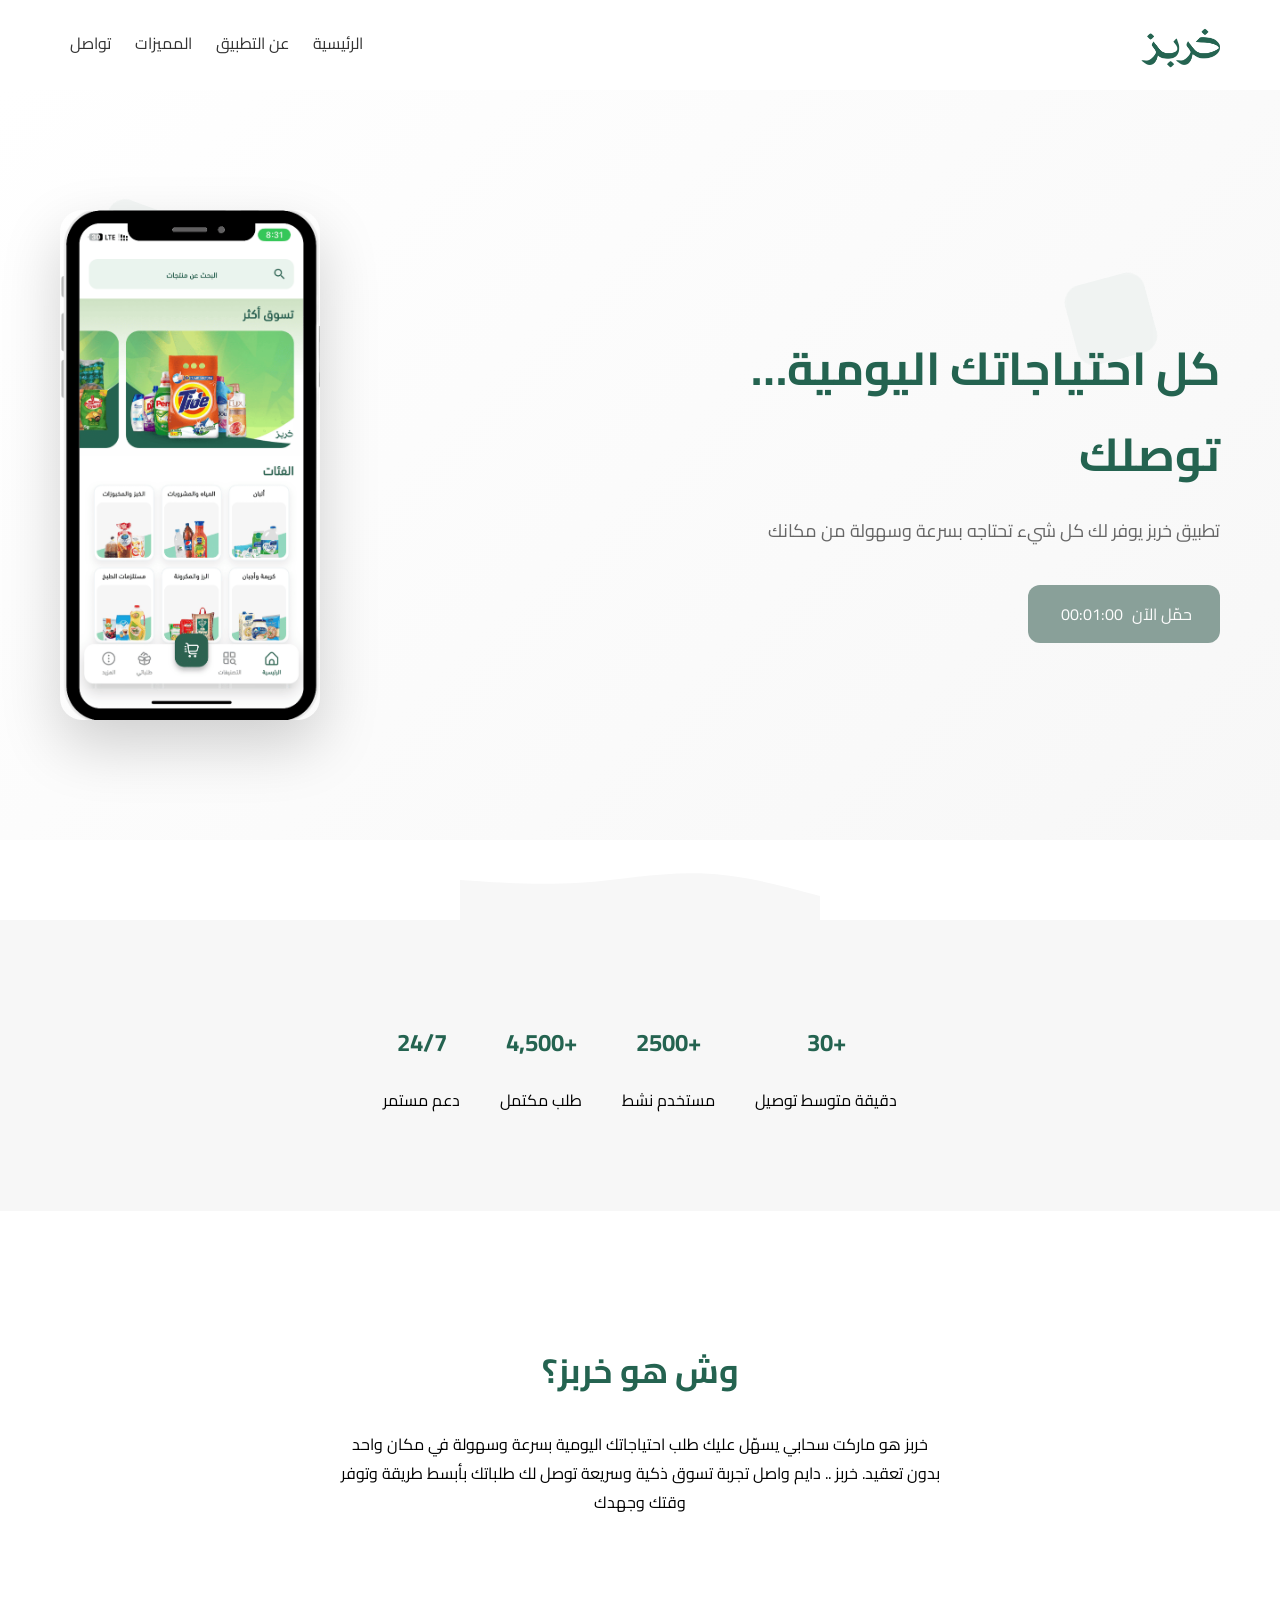
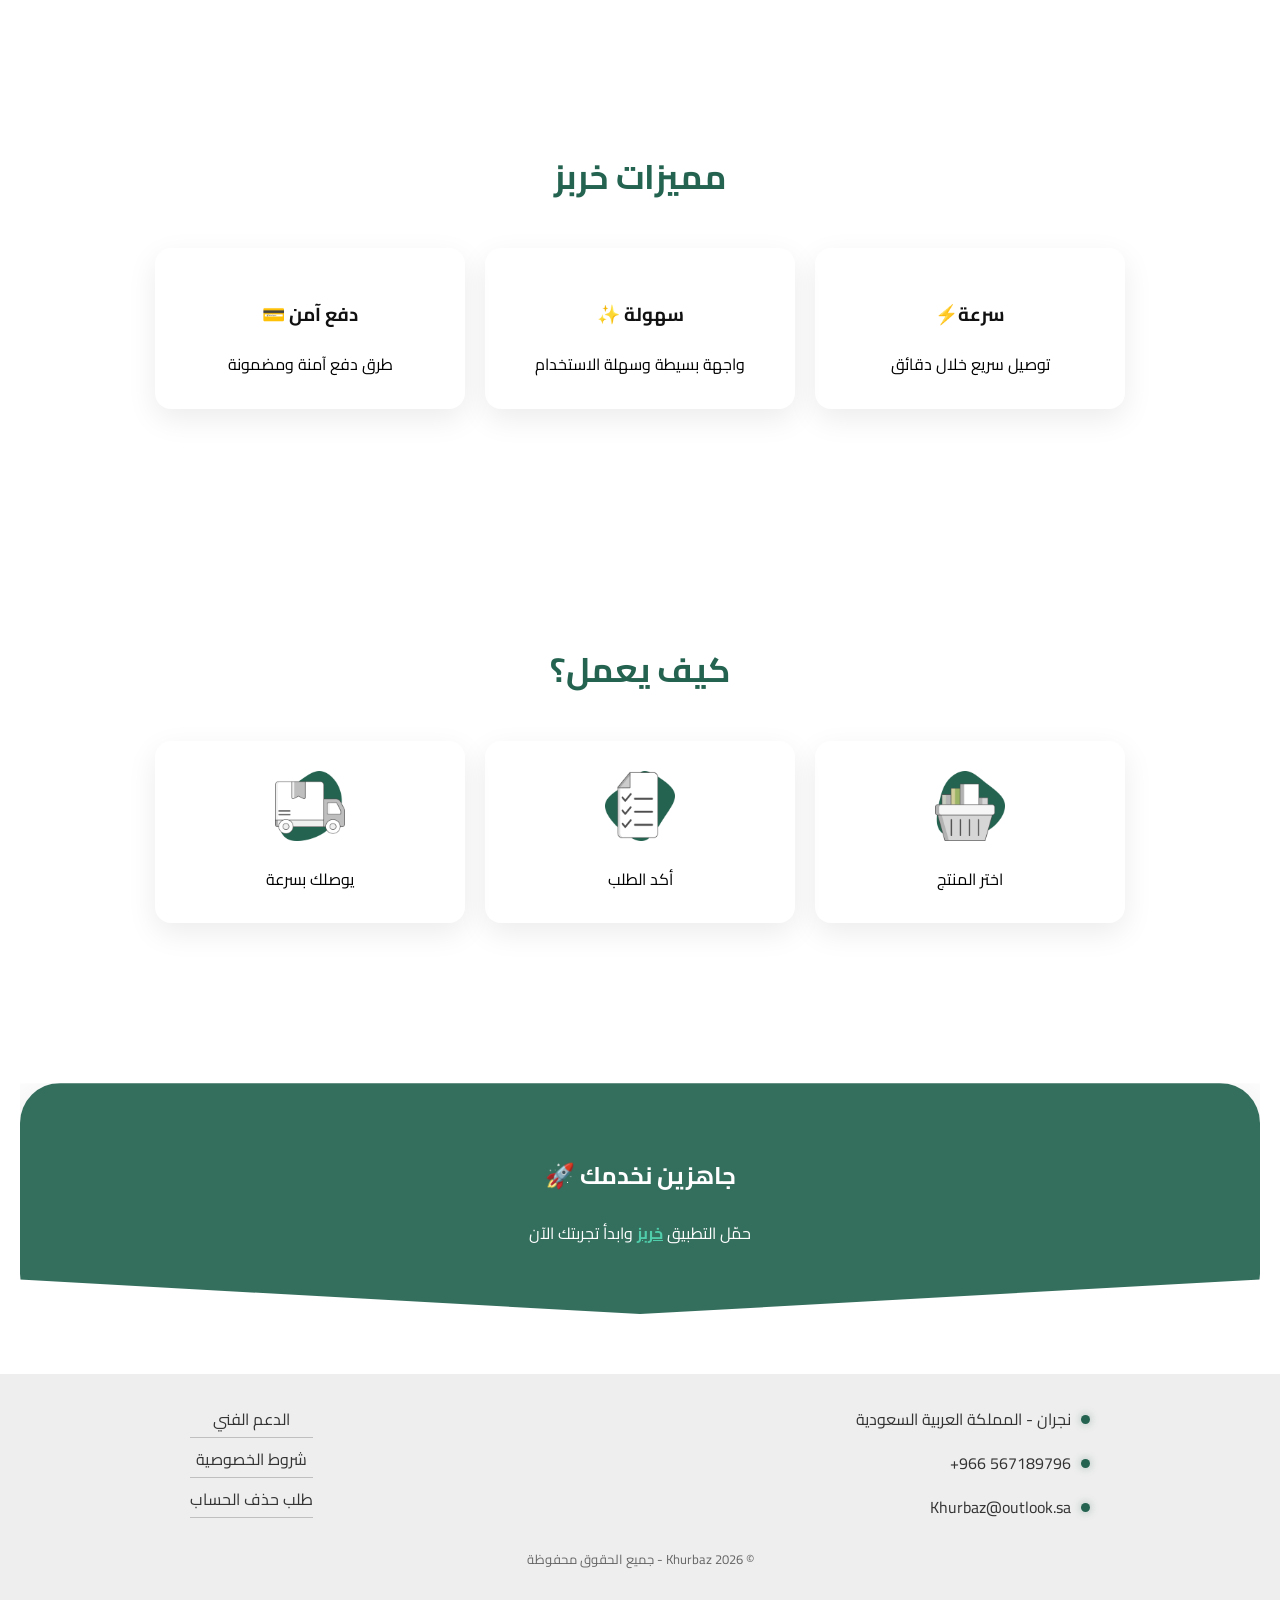
==== index.html @ eddeea24 "Add files via upload" ====
<!DOCTYPE html>
<html lang="ar" dir="rtl">
<head>
<meta charset="UTF-8">
<meta name="viewport" content="width=device-width, initial-scale=1.0">
<title>خربز | Khurbaz</title>

<!-- Favicons -->

<link rel="icon" type="image/png" sizes="32x32" href="labtop.png">
<link rel="icon" type="image/png" sizes="192x192" href="android.png">
<link rel="apple-touch-icon" sizes="180x180" href="iphone.png">
<link href="https://fonts.googleapis.com/css2?family=Cairo:wght@300;400;600;700&display=swap" rel="stylesheet">
<link rel="stylesheet" href="style.css">
</head>

<body>

<!-- NAV -->
<nav>
  <div class="logo">
  <img src="logo.png" alt="خربز">
</div>
  <div class="nav-links">
    <a href="#hero">الرئيسية</a>
    <a href="#section">عن التطبيق</a>
    <a href="#section2">المميزات</a>
    <a href="#cta">تواصل</a>
  </div>
</nav>

<!-- HERO -->
<section class="hero" id="hero">

   <div class="bubbles">
  <span></span>
  <span></span>
  <span></span>
</div>

  <div class="hero-text">
    <h1>كل احتياجاتك اليومية… توصلك</h1>
    <p>تطبيق خربز يوفر لك كل شيء تحتاجه بسرعة وسهولة من مكانك</p>
    <a id="downloadBtn" class="btn disabled" href="https://opdy.io/khurbas"> حمّل الآن <span id="timer">48:00:00</span></a>
  </div>

  <div class="phone">
    <img src="screen.png" alt="app screen">
  </div>

</section>

<!-- WAVE -->
<div class="wave-divider">
  <svg viewBox="0 0 1440 320">
    <path fill="#f7f7f7"
      d="M0,160L80,165.3C160,171,320,181,480,170.7C640,160,800,128,960,133.3C1120,139,1280,181,1360,202.7L1440,224V320H0Z">
    </path>
  </svg>
</div>

<!-- STATS -->
<section class="stats">
  <div class="stat"><h2>+30</h2><p>دقيقة متوسط توصيل</p></div>
  <div class="stat"><h2>+2500</h2><p>مستخدم نشط</p></div>
  <div class="stat"><h2>+4,500</h2><p>طلب مكتمل</p></div>
  <div class="stat"><h2>24/7</h2><p>دعم مستمر</p></div>
</section>

<!-- ABOUT -->
<section class="section" id="section">
  <h2>وش هو خربز؟</h2>
  <p>خربز هو ماركت سحابي يسهّل عليك طلب احتياجاتك اليومية بسرعة وسهولة في مكان واحد بدون تعقيد.
خربز .. دايم واصل
تجربة تسوق ذكية وسريعة توصل لك طلباتك بأبسط طريقة وتوفر وقتك وجهدك</p>
</section>

<!-- FEATURES -->
<section class="section" id="section2">
  <h2>مميزات خربز</h2>

  <div class="features">
    <div class="card"><h3>سرعة⚡</h3><p>توصيل سريع خلال دقائق</p></div>
    <div class="card"><h3>سهولة ✨</h3><p>واجهة بسيطة وسهلة الاستخدام</p></div>
    <div class="card"><h3>دفع آمن 💳</h3><p>طرق دفع آمنة ومضمونة</p></div>
  </div>
</section>

<!-- HOW -->
<section class="section">
  <h2>كيف يعمل؟</h2>

  <div class="features">

    <div class="card"><div class="step-icon">
  <img src="11.png" alt="">
</div><p>اختر المنتج</p></div>

    <div class="card"><div class="step-icon">
  <img src="22.png" alt="">
</div><p>أكد الطلب</p></div>

    <div class="card"><div class="step-icon">
  <img src="33.png" alt="">
</div><p>يوصلك بسرعة</p></div>
  
</div>
</section>

<!-- CTA -->
<section class="cta" id="cta">
  <h2>جاهزين نخدمك 🚀</h2>
  <p>حمّل التطبيق <a class="cat1" href="https://opdy.io/khurbas">خربز</a> وابدأ تجربتك الآن</p>
</section>

<footer>

  <div class="footer-grid">

    <!-- معلومات التواصل -->
    <div class="footer-contact">

      <div class="item">
        <span class="shape"></span>
        <span>نجران - المملكة العربية السعودية</span>
      </div>

      <div class="item">
        <span class="shape"></span>
        <a href="tel:+966567189796">567189796 966+</a>
      </div>

      <div class="item">
        <span class="shape"></span>
        <a href="mailto:khurbaz@outlook.sa">Khurbaz@outlook.sa</a>
      </div>

    </div>

    <!-- الروابط -->
    <div class="footer-links">

      <a href="https://moonastore.cloud/support.html">الدعم الفني</a>
      <a href="https://moonastore.cloud/privacy-policy.html">شروط الخصوصية</a>
      <a href="https://moonastore.cloud/delete-account.html">طلب حذف الحساب</a>

    </div>

  </div>

  <p class="copy">© 2026 Khurbaz - جميع الحقوق محفوظة</p>

</footer>

<!-- Code injected by live-server -->
<script>
	// <![CDATA[  <-- For SVG support
	if ('WebSocket' in window) {
		(function () {
			function refreshCSS() {
				var sheets = [].slice.call(document.getElementsByTagName("link"));
				var head = document.getElementsByTagName("head")[0];
				for (var i = 0; i < sheets.length; ++i) {
					var elem = sheets[i];
					var parent = elem.parentElement || head;
					parent.removeChild(elem);
					var rel = elem.rel;
					if (elem.href && typeof rel != "string" || rel.length == 0 || rel.toLowerCase() == "stylesheet") {
						var url = elem.href.replace(/(&|\?)_cacheOverride=\d+/, '');
						elem.href = url + (url.indexOf('?') >= 0 ? '&' : '?') + '_cacheOverride=' + (new Date().valueOf());
					}
					parent.appendChild(elem);
				}
			}
			var protocol = window.location.protocol === 'http:' ? 'ws://' : 'wss://';
			var address = protocol + window.location.host + window.location.pathname + '/ws';
			var socket = new WebSocket(address);
			socket.onmessage = function (msg) {
				if (msg.data == 'reload') window.location.reload();
				else if (msg.data == 'refreshcss') refreshCSS();
			};
			if (sessionStorage && !sessionStorage.getItem('IsThisFirstTime_Log_From_LiveServer')) {
				console.log('Live reload enabled.');
				sessionStorage.setItem('IsThisFirstTime_Log_From_LiveServer', true);
			}
		})();
	}
	else {
		console.error('Upgrade your browser. This Browser is NOT supported WebSocket for Live-Reloading.');
	}
	// ]]>
</script>

<script>

let seconds = 60; // ساعات

const btn = document.getElementById("downloadBtn");
const timer = document.getElementById("timer");

/* تأكيد أنه مقفل بالبداية */
btn.classList.add("disabled");

const interval = setInterval(() => {

  let h = Math.floor(seconds / 3600);
  let m = Math.floor((seconds % 3600) / 60);
  let s = seconds % 60;

  timer.textContent =
    String(h).padStart(2, '0') + ":" +
    String(m).padStart(2, '0') + ":" +
    String(s).padStart(2, '0');

  seconds--;

  if (seconds < 0) {
    clearInterval(interval);

    timer.textContent = "✔";

    btn.classList.remove("disabled");
  }

}, 1000);

</script>

<script>

window.addEventListener("scroll", function () {

  const nav = document.querySelector("nav");

  if (window.scrollY > 50) {
    nav.classList.add("scrolled");
  } else {
    nav.classList.remove("scrolled");
  }

});

</script>

</body>
</html>
---- style.css ----
body {
  margin: 0;
  font-family: 'Cairo', sans-serif;
  background: #ffffff;
  color: #111;
  padding-top: 90px;
}

/* NAV */
nav {
  position: fixed;
  top: 0;
  right: 0;
  left: 0;

  display: flex;
  justify-content: space-between;
  align-items: center;

  padding: 18px 60px;

  z-index: 1000;

  background: transparent;

  transition:
    background 0.3s ease,
    backdrop-filter 0.3s ease,
    box-shadow 0.3s ease;

  box-sizing: border-box;
}

nav.scrolled {
  background: rgba(255,255,255,0.85);

  backdrop-filter: blur(10px);

  box-shadow: 0 5px 20px rgba(0,0,0,0.05);
}

.logo {
  font-weight: bold;
  font-size: 32px;
  color: #246350;
}

.logo img {
  height: 40px;   /* حجم الشعار */
  width: auto;
  display: block;
  margin-top: 10px;
}

.nav-links a {
  margin: 0 10px;
  text-decoration: none;
  color: #333;
}

/* HERO (الأهم هنا التعديل) */
.hero {
  display: flex;
  justify-content: space-between;
  align-items: center;
  padding-top: 160px;
  padding: 120px 60px;
  gap: 80px;
  background: linear-gradient(135deg, #fff, #f7f7f7);
  position: relative;
overflow: hidden;
}

.bubbles {
  position: absolute;
  inset: 0;
  z-index: 1;
}

/* الشكل */
.bubbles span {
  position: absolute;
  background: #2463500b;
  border: 1px solid #24635000;
  backdrop-filter: blur(5px);
  border-radius: 18px;
  animation: floatShape 8s ease-in-out infinite;
}

/* شكل 1 */
.bubbles span:nth-child(1) {
  width: 60px;
  height: 60px;
  top: 15%;
  left: 8%;
  transform: rotate(20deg);
}

/* شكل 2 */
.bubbles span:nth-child(2) {
  width: 50px;
  height: 50px;
  top: 60%;
  left: 17%;
  border-radius: 50%;
  animation-delay: 2s;
}

/* شكل 3 */
.bubbles span:nth-child(3) {
  width: 80px;
  height: 80px;
  top: 25%;
  right: 10%;
  transform: rotate(-15deg);
  animation-delay: 4s;
}

/* الحركة */
@keyframes floatShape {

  0% {
    transform: translateY(0px) rotate(0deg);
  }

  50% {
    transform: translateY(-20px) rotate(8deg);
  }

  100% {
    transform: translateY(0px) rotate(0deg);
  }
}

/* المحتوى فوق */
.hero-text,
.phone {
  position: relative;
  z-index: 2;
}

.hero-text {
  max-width: 500px;
}

.hero h1 {
  font-size: 46px;
  margin-bottom: 15px;
  color: #246350;
}

.hero p {
  color: #666;
  font-size: 18px;
  line-height: 1.8;
}

.btn {
  font-family: 'Cairo', sans-serif;
  background: #1b483a;
  color: #fff;
  padding: 14px 28px;
  border: none;
  border-radius: 12px;
  font-size: 16px;
  cursor: pointer;
  transition: 0.3s;
  display: inline-block;
  margin-top: 20px;
  text-decoration: none;
}

.btn:hover{
    background-color: #1f5645;
}

.btn.disabled {
  pointer-events: none;
  opacity: 0.5;
  cursor: not-allowed;
}

#timer {
  margin-right: 5px;
  margin-left: 5px;
  display: inline-block;
}

/* 📱 صورة الجوال (تعديل مهم جدًا) */
.phone img {
  width: 260px;
  max-width: 100%;
  height: auto;
  border-radius: 22px;
  box-shadow: 0 25px 60px rgba(0,0,0,0.18);
  display: block;
  margin: 0 auto;
}

.phone img:hover {
  transform: translateY(-8px);
}

/* STATS */
.stats {
  display: flex;
  justify-content: center;
  gap: 40px;
  padding: 80px 20px;
  background: #f7f7f7;
  flex-wrap: wrap;
}

.stat {
  text-align: center;
  color: #246350;
}

.stats p {
    /*font-weight: 600;*/
    color: #000;
}

.step-icon img {
  width: 70px;
  height: 70px;

  object-fit: contain;

  margin-bottom: 15px;
}

/* SECTIONS */
.section {
  padding: 100px 20px;
  text-align: center;
}

.section h2 {
  font-size: 34px;
  color: #246350;
}

.section p {
  max-width: 600px;
  margin: auto;
  color: #000;
  line-height: 1.8;
}

/* FEATURES */
.features {
  display: flex;
  justify-content: center;
  gap: 20px;
  flex-wrap: wrap;
  margin-top: 40px;
}

.card {
  background: #fff;
  padding: 30px;
  border-radius: 16px;
  width: 250px;
  box-shadow: 0 10px 30px rgba(0,0,0,0.08);
  transition: 0.3s;
}

.card:hover {
  transform: translateY(-10px);
}

/* CTA */
.cta {
  text-align: center;
  padding: 50px 20px;
  background: #246350ec;
  color: #fff;
  position: relative;
  overflow: hidden;
  /* الشكل الجديد */
  border-radius: 40px;
  margin: 60px 20px;
  box-shadow: 0 20px 60px rgba(0,0,0,0.15);
  /* شكل غير مربع */
  clip-path: polygon(
    0 0,
    100% 0,
    100% 85%,
    50% 100%,
    0 85%
  );
}

.cat1 {
    color: #50cdaa;
    font-weight: bold;
    text-decoration: underline;
}

/* FOOTER */
footer {
  background: #eeeeee;
  color: #333;
  padding: 30px 20px;
  text-align: center;
}

/* تقسيم يمين / يسار */
.footer-grid {
  display: flex;
  justify-content: space-between;
  align-items: flex-start;

  flex-wrap: wrap;

  max-width: 900px;
  margin: auto;

  gap: 30px;
}

/* قسم التواصل */
.footer-contact {
  display: flex;
  flex-direction: column;
  gap: 14px;
}

/* قسم الروابط */
.footer-links {
  display: flex;
  flex-direction: column;
  gap: 10px;
}

a {
  color: inherit;
  text-decoration: none;
}

.footer-links a {
  position: relative;
}

/* خط تحت فقط روابط معينة */
.footer-links a:nth-child(1),
.footer-links a:nth-child(2),
.footer-links a:nth-child(3) {
  position: relative;
}

.footer-links a:nth-child(1)::after,
.footer-links a:nth-child(2)::after,
.footer-links a:nth-child(3)::after {
  content: "";

  position: absolute;
  bottom: -4px;
  right: 0;

  width: 100%;
  height: 1px;

  background: #919191;
  opacity: 0.5;
}

.footer-links a:hover {
  color: #bababa;
}

/* العناصر */
.footer-contact .item {
  display: flex;
  align-items: center;
  gap: 10px;
}

/* الشكل */
.shape {
  width: 9px;
  height: 9px;
  border-radius: 50%;
  background: #246350;
  box-shadow: 0 0 8px rgba(36, 99, 80, 0.4);
}

/* الحقوق */
.copy {
  margin-top: 25px;
  font-size: 13px;
  color: #666;
}

/* WAVE */
.wave-divider {
  line-height: 0;
  overflow: hidden;
}

.wave-divider svg {
  display: block;
  width: 100%;
  height: 80px;
}

/* 📱 MOBILE FIX */
@media (max-width: 768px) {

  /* إصلاح قسم كيف يعمل + أي features */
  .features {
    display: flex;
    flex-direction: column;
    align-items: center;   /* 🔥 أهم سطر لتوسيط العناصر */
    justify-content: center;
    gap: 20px;
    width: 100%;
    padding: 0;
    margin: 40px auto 0;
  }

  .card {
    width: 85%;            /* بدل 90% عشوائي */
    margin: 0 auto;        /* 🔥 يضمن التوسيط */
    text-align: center;
  }

  /* تأكيد عدم الميلان في القسم */
  .section {
    text-align: center;
    padding: 80px 15px;
  }

 .hero {
    flex-direction: column;
    justify-content: center;
    align-items: center;   /* 🔥 أهم سطر */
    text-align: center;

    padding: 60px 20px;
    gap: 40px;
  }

  .hero-text {
    width: 100%;
    max-width: 100%;
  }

  .hero h1 {
    font-size: 36px;
  }

  .phone {
    width: 100%;
    display: flex;
    justify-content: center;
    align-items: center;
  }

  .phone img {
    width: 220px !important;  /* 🔥 يمنع أي override */
    max-width: 80%;
    height: auto;
    display: block;
    margin: 0 auto;
    border-radius: 22px;
    box-shadow: 0 20px 50px rgba(10, 143, 46, 0.429);
  }

    .nav-links {
    display: flex;
    flex-wrap: nowrap;
    justify-content: center;
    margin-top: 10px;
  }

  .nav-links a {
    font-size: 14px;
    padding: 6px 10px;
    background: #f7f7f7;
    border-radius: 8px;
    white-space: nowrap;    /* يمنع الكسر الغريب */
  }

  nav {
    flex-direction: column;
    align-items: center;
    gap: 10px;
  }

   .footer-grid {
    flex-direction: column;
    align-items: center;
    text-align: center;
  }

  .footer-contact,
  .footer-links {
    width: 100%;
    align-items: center;
  }

  .footer-contact .item {
    justify-content: center;
  }
}
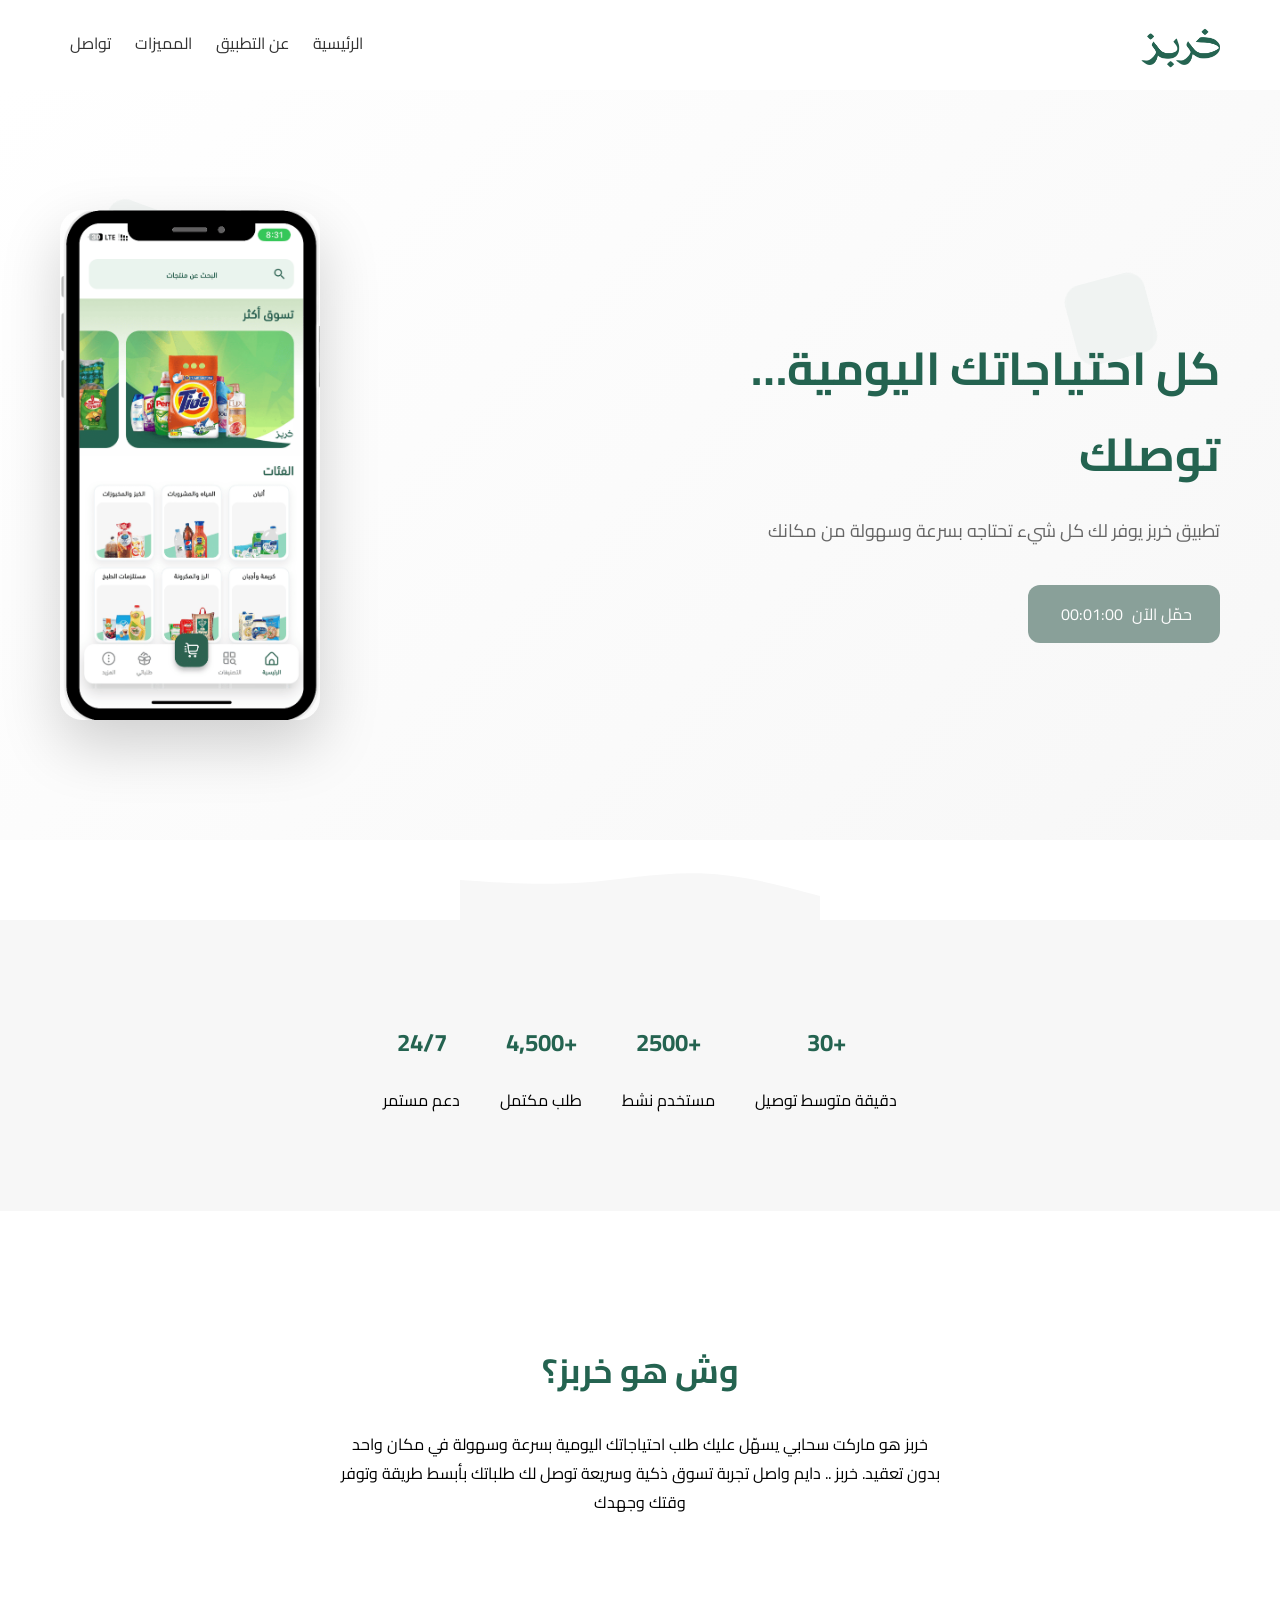
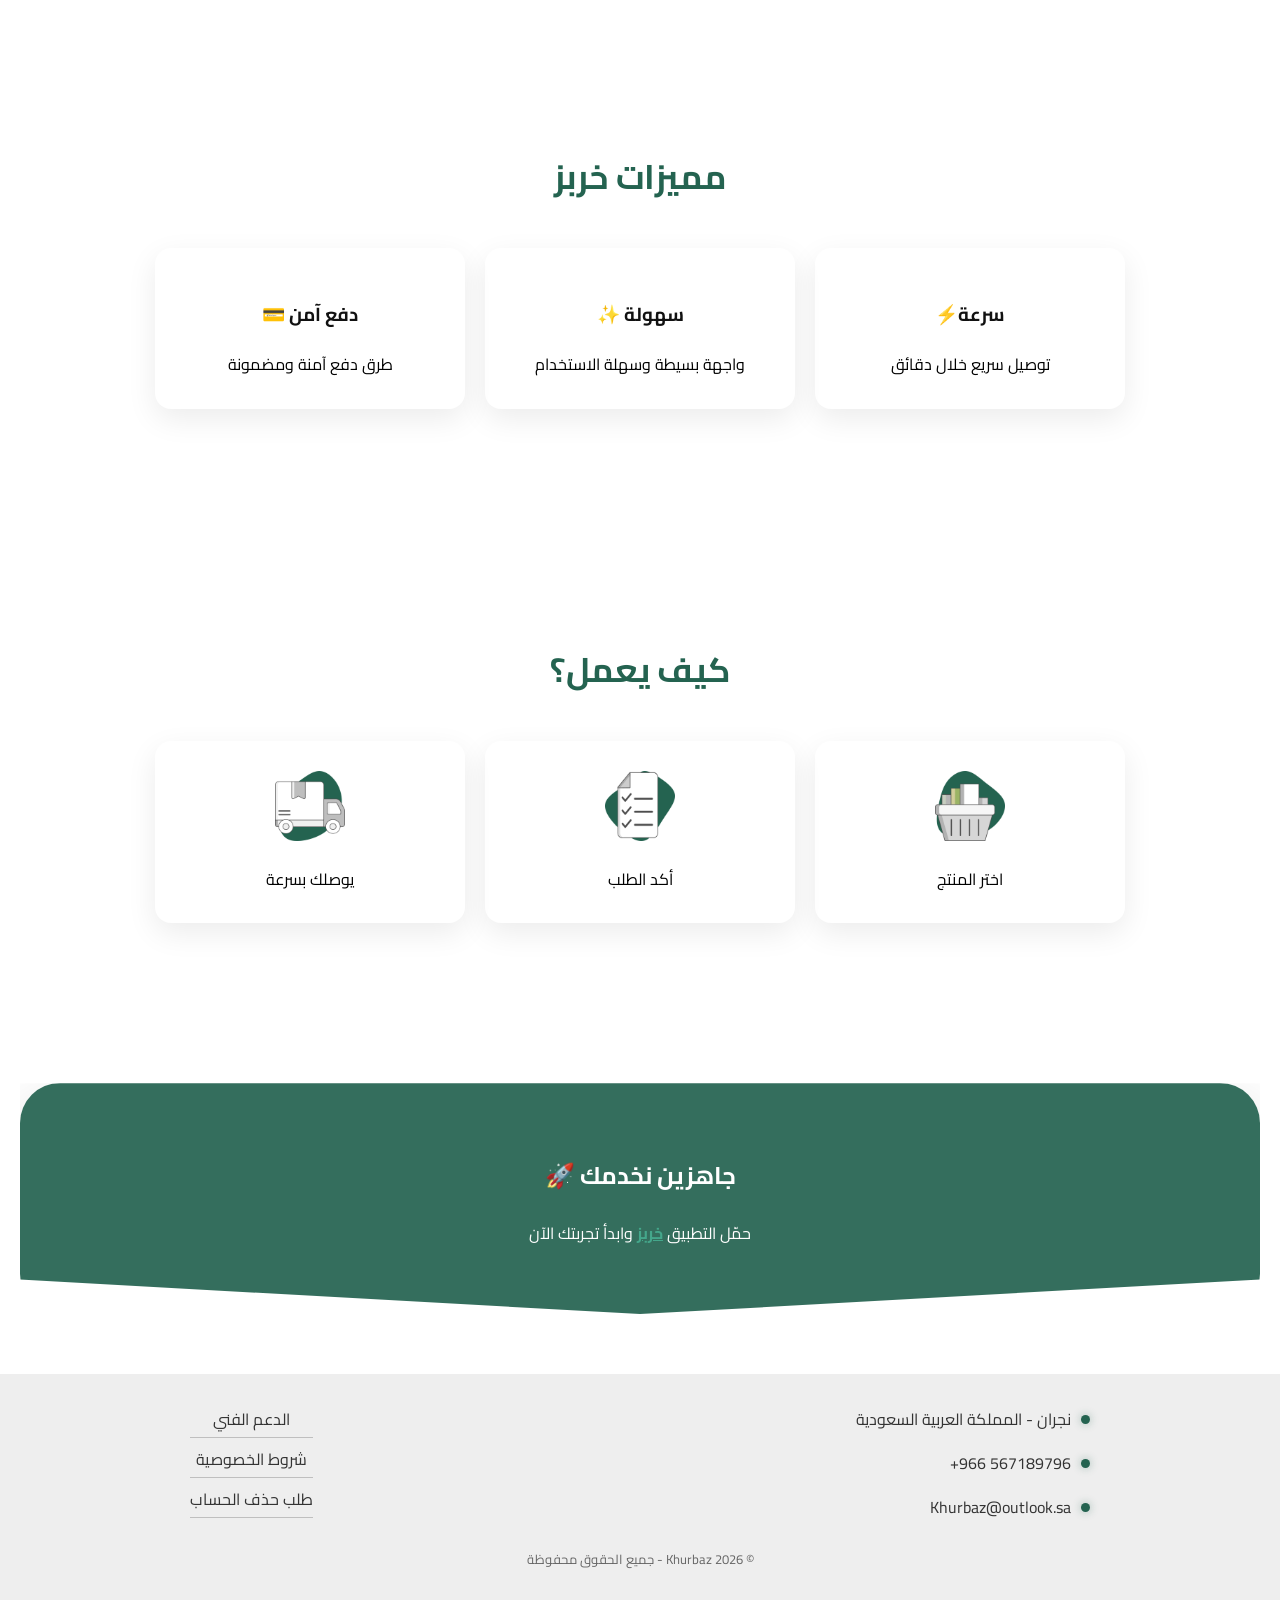
==== commit 0407885d: "Add files via upload" ====
--- a/index.html
+++ b/index.html
@@ -109,10 +109,22 @@
 </section>
 
 <!-- CTA -->
+
 <section class="cta" id="cta">
+
   <h2>جاهزين نخدمك 🚀</h2>
-  <p>حمّل التطبيق <a class="cat1" href="https://opdy.io/khurbas">خربز</a> وابدأ تجربتك الآن</p>
-</section>
+
+  <p>
+    حمّل التطبيق
+
+  <a
+  id="ctaBtn"
+  class="cat1 disabled"
+  href="https://opdy.io/Khurbas"> خربز</a> وابدأ تجربتك الآن</p>
+
+</section>
+
+<!-- FOOTER-->
 
 <footer>
 
@@ -243,5 +255,30 @@
 
 </script>
 
+<!-- عداد كلمة خربز بالاسفل-->
+
+<script>
+
+let ctaSeconds = 10;
+
+const ctaBtn = document.getElementById("ctaBtn");
+
+ctaBtn.classList.add("disabled");
+
+const ctaInterval = setInterval(() => {
+
+  ctaSeconds--;
+
+  if (ctaSeconds < 0) {
+
+    clearInterval(ctaInterval);
+
+    ctaBtn.classList.remove("disabled");
+  }
+
+}, 1000);
+
+</script>
+
 </body>
 </html>
--- a/style.css
+++ b/style.css
@@ -298,6 +298,12 @@
     text-decoration: underline;
 }
 
+.cat1.disabled{
+  pointer-events: none;
+  opacity: 0.6;
+  cursor: not-allowed;
+}
+
 /* FOOTER */
 footer {
   background: #eeeeee;
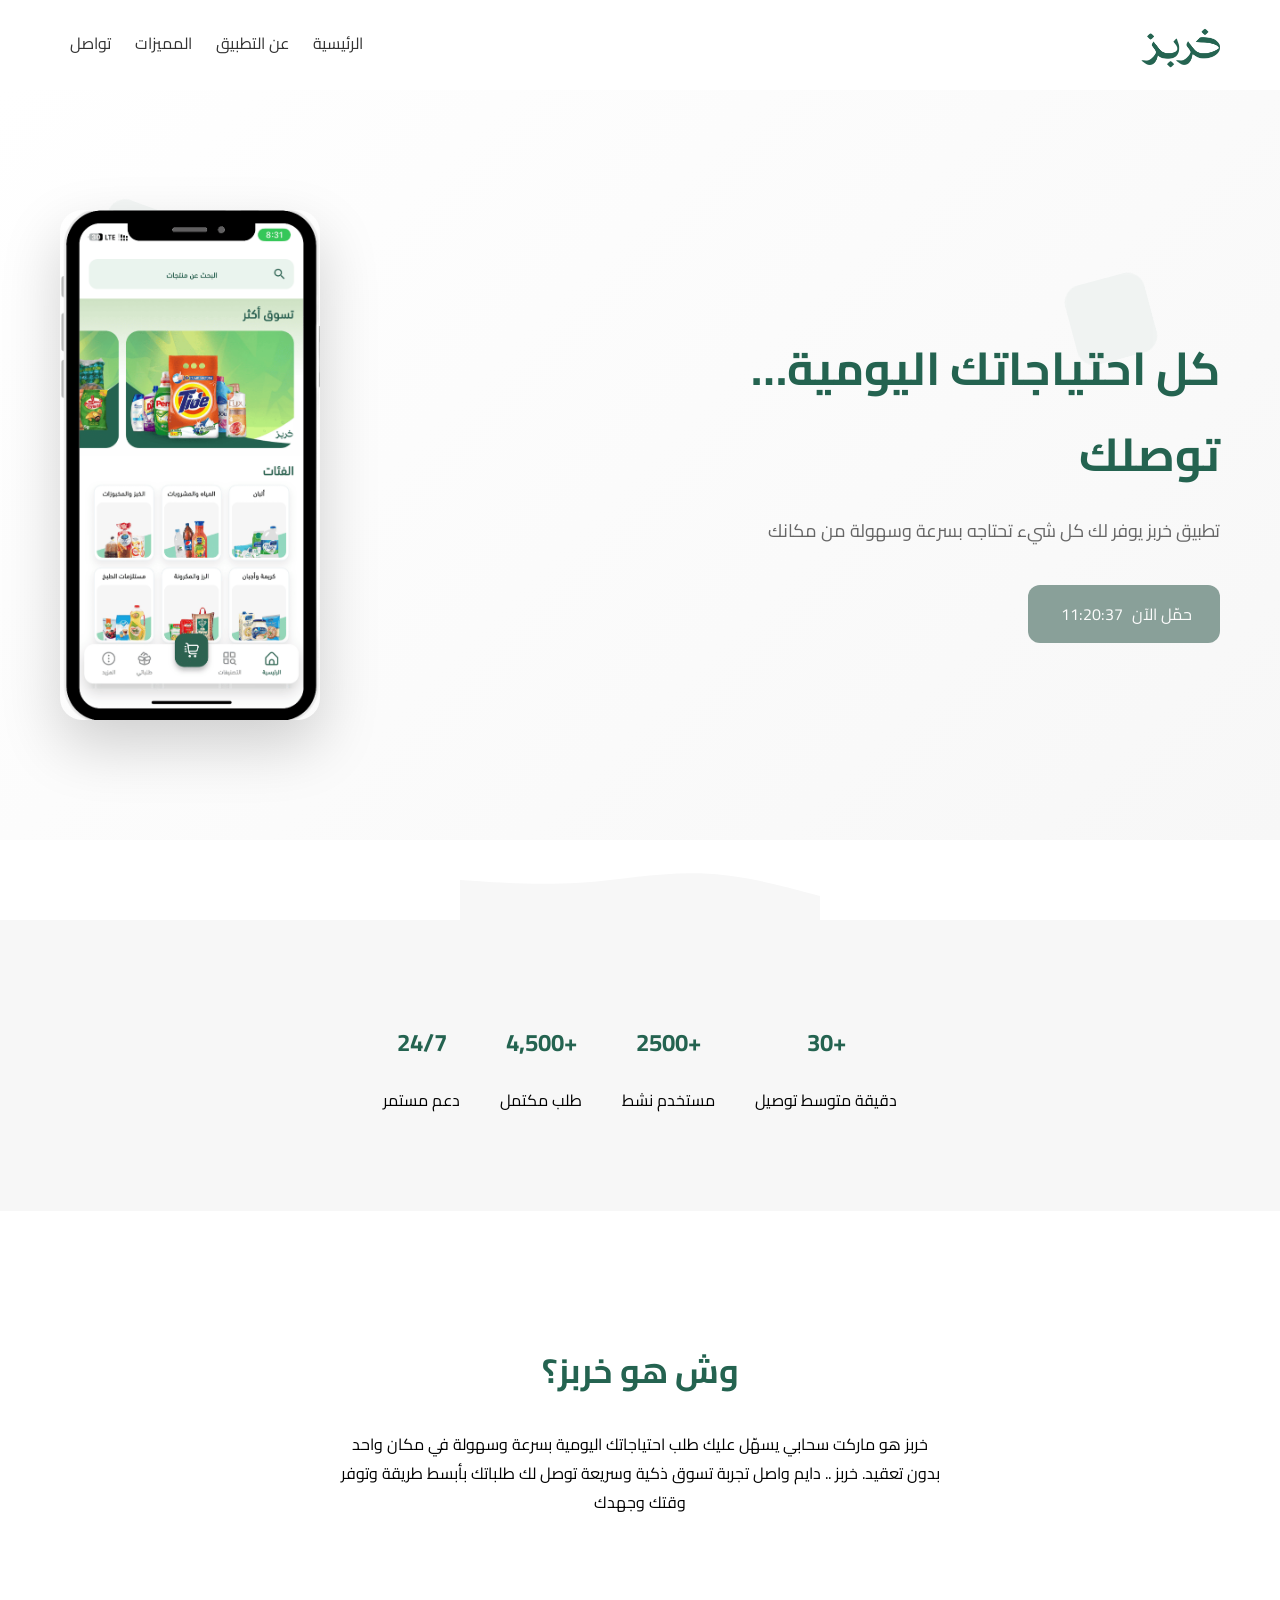
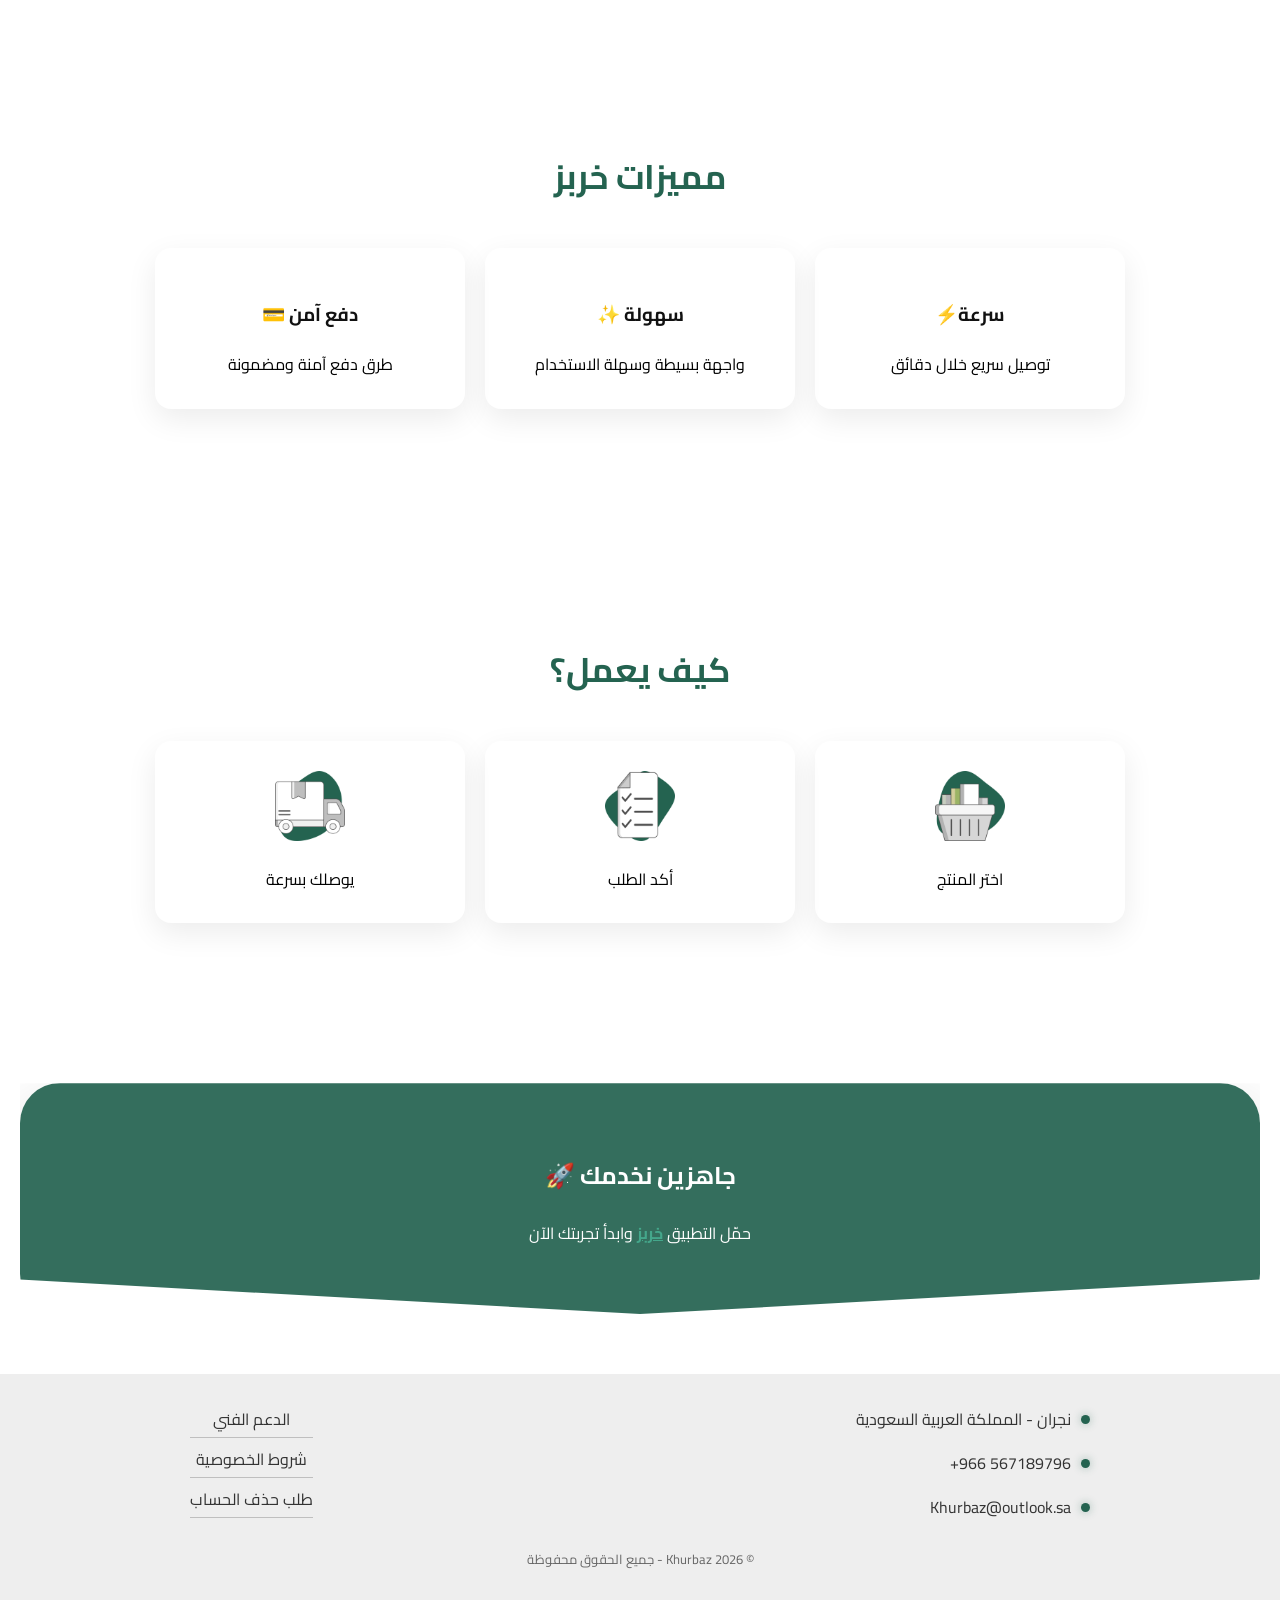
==== commit 252cad48: "Add files via upload" ====
--- a/index.html
+++ b/index.html
@@ -42,7 +42,10 @@
   <div class="hero-text">
     <h1>كل احتياجاتك اليومية… توصلك</h1>
     <p>تطبيق خربز يوفر لك كل شيء تحتاجه بسرعة وسهولة من مكانك</p>
-    <a id="downloadBtn" class="btn disabled" href="https://opdy.io/khurbas"> حمّل الآن <span id="timer">48:00:00</span></a>
+    <a id="downloadBtn" class="btn disabled" href="https://opdy.io/Khurbas"> 
+  حمّل الآن
+  <span id="timer"></span>
+</a>
   </div>
 
   <div class="phone">
@@ -206,36 +209,68 @@
 
 <script>
 
-let seconds = 60; // ساعات
-
 const btn = document.getElementById("downloadBtn");
 const timer = document.getElementById("timer");
 
-/* تأكيد أنه مقفل بالبداية */
-btn.classList.add("disabled");
-
-const interval = setInterval(() => {
-
-  let h = Math.floor(seconds / 3600);
-  let m = Math.floor((seconds % 3600) / 60);
-  let s = seconds % 60;
-
-  timer.textContent =
-    String(h).padStart(2, '0') + ":" +
-    String(m).padStart(2, '0') + ":" +
-    String(s).padStart(2, '0');
-
-  seconds--;
-
-  if (seconds < 0) {
-    clearInterval(interval);
-
-    timer.textContent = "✔";
+// وقت فتح الزر (السعودية)
+const openHour = 18;
+const openMinute = 0;
+
+function updateSaudiTimer() {
+
+  const now = new Date();
+
+  // توقيت السعودية
+  const saudiNow = new Date(
+    now.toLocaleString("en-US", {
+      timeZone: "Asia/Riyadh"
+    })
+  );
+
+  const currentHours = saudiNow.getHours();
+  const currentMinutes = saudiNow.getMinutes();
+  const currentSeconds = saudiNow.getSeconds();
+
+  // الوقت الحالي بالثواني
+  const currentTime =
+    currentHours * 3600 +
+    currentMinutes * 60 +
+    currentSeconds;
+
+  // وقت الفتح بالثواني
+  const openTime =
+    openHour * 3600 +
+    openMinute * 60;
+
+  // إذا فتح
+  if (currentTime >= openTime) {
 
     btn.classList.remove("disabled");
+    btn.href = "https://opdy.io/khurbas";
+
+    timer.innerHTML = "✔";
+
+  } else {
+
+    btn.classList.add("disabled");
+    btn.href = "#";
+
+    const remaining = openTime - currentTime;
+
+    const hrs = Math.floor(remaining / 3600);
+    const mins = Math.floor((remaining % 3600) / 60);
+    const secs = remaining % 60;
+
+    timer.innerHTML =
+      `${String(hrs).padStart(2, '0')}:` +
+      `${String(mins).padStart(2, '0')}:` +
+      `${String(secs).padStart(2, '0')}`;
   }
-
-}, 1000);
+}
+
+updateSaudiTimer();
+
+setInterval(updateSaudiTimer, 1000);
 
 </script>
 
@@ -259,7 +294,7 @@
 
 <script>
 
-let ctaSeconds = 10;
+let ctaSeconds = 52400;
 
 const ctaBtn = document.getElementById("ctaBtn");
 
--- a/style.css
+++ b/style.css
@@ -184,6 +184,11 @@
   margin-right: 5px;
   margin-left: 5px;
   display: inline-block;
+}
+
+.disabled {
+  opacity: 0.6;
+  pointer-events: none;
 }
 
 /* 📱 صورة الجوال (تعديل مهم جدًا) */
@@ -510,4 +515,4 @@
   .footer-contact .item {
     justify-content: center;
   }
-}+}
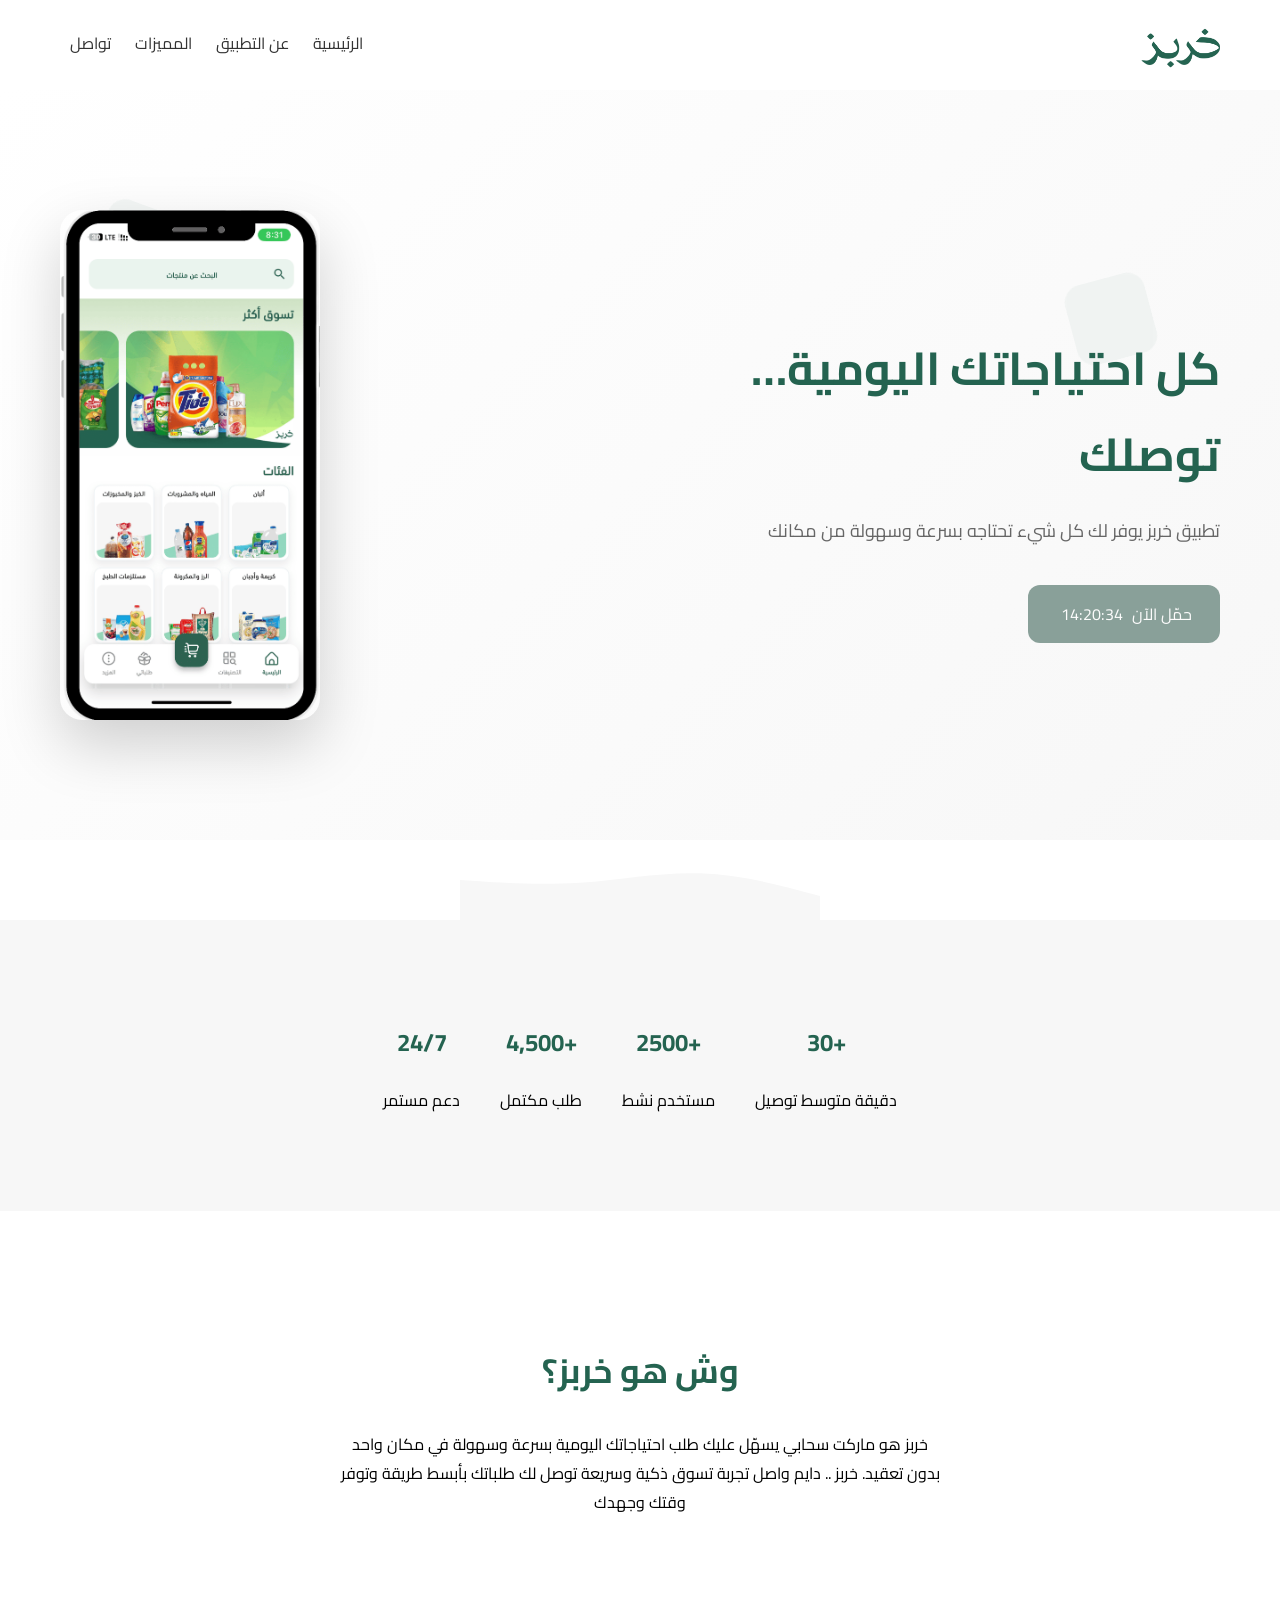
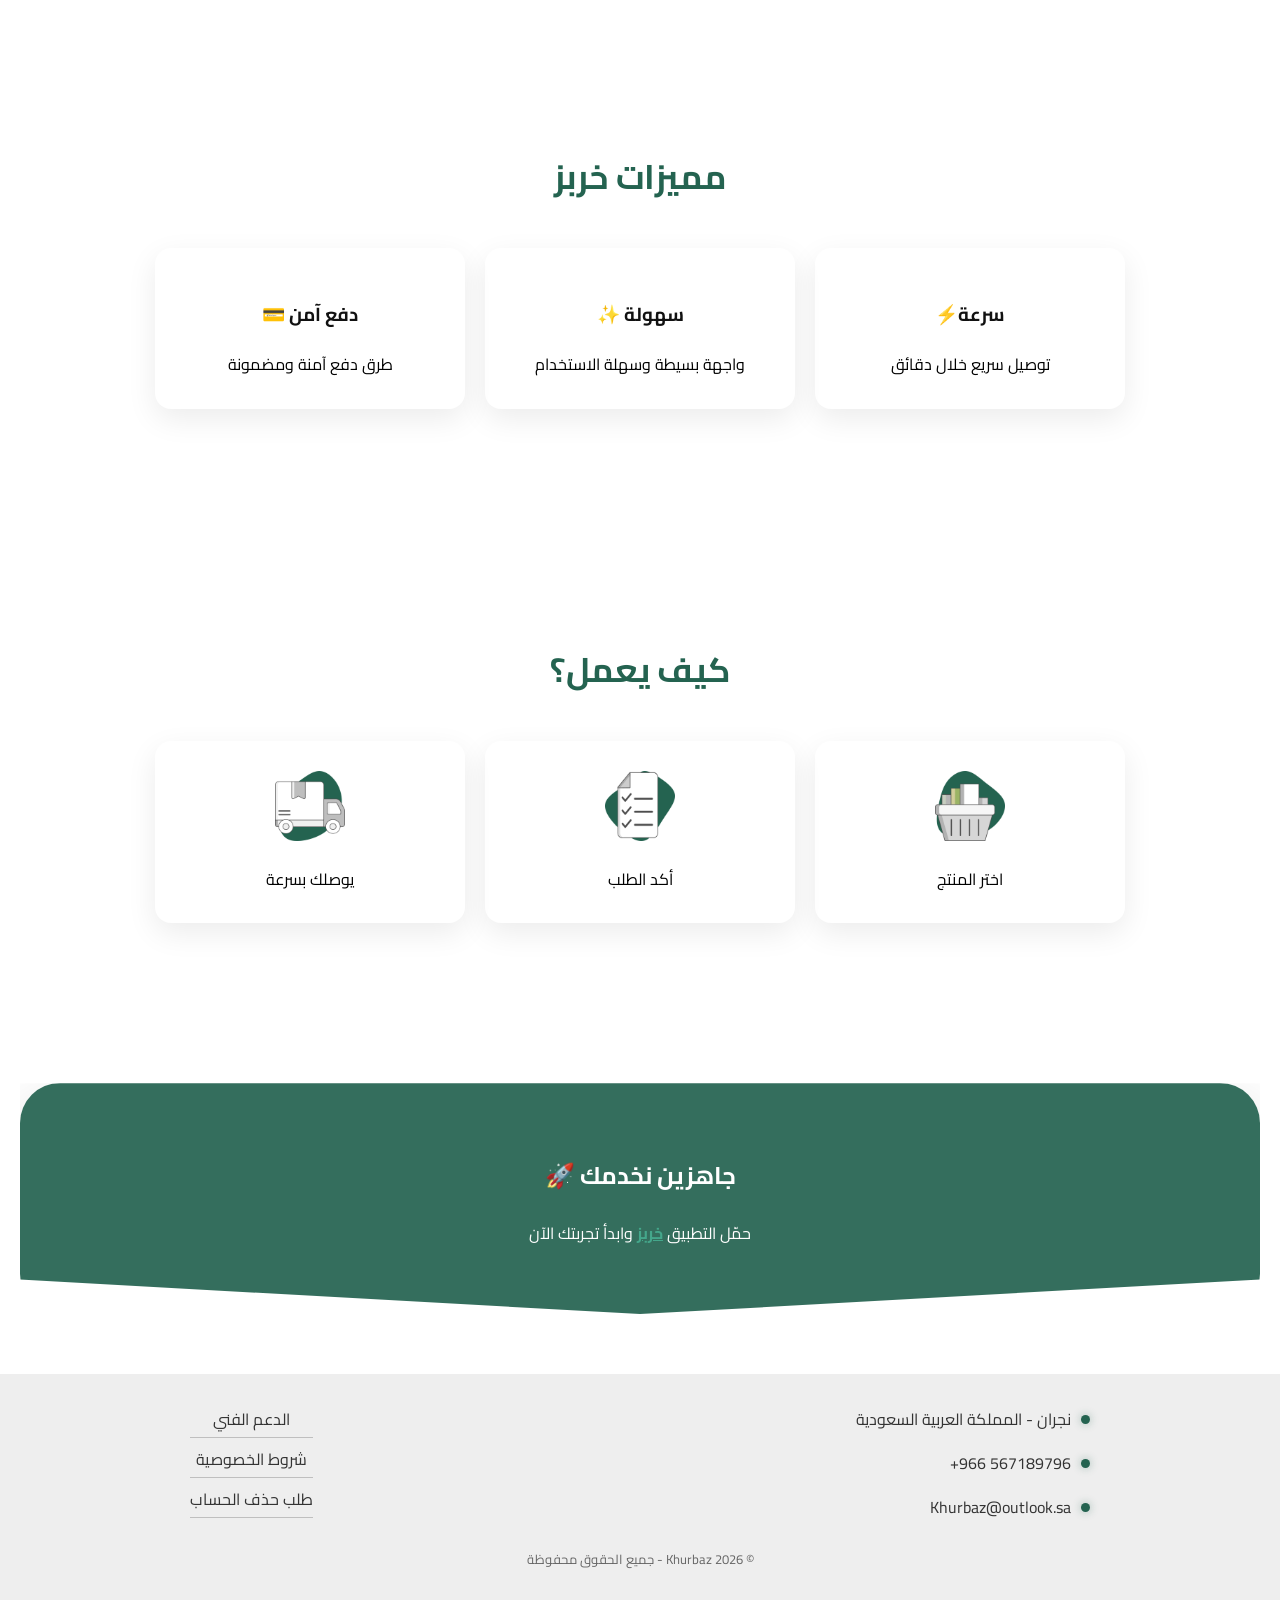
==== commit b4e12a6f: "Add files via upload" ====
--- a/index.html
+++ b/index.html
@@ -1,319 +1,319 @@
-
-<!DOCTYPE html>
-<html lang="ar" dir="rtl">
-<head>
-<meta charset="UTF-8">
-<meta name="viewport" content="width=device-width, initial-scale=1.0">
-<title>خربز | Khurbaz</title>
-
-<!-- Favicons -->
-
-<link rel="icon" type="image/png" sizes="32x32" href="labtop.png">
-<link rel="icon" type="image/png" sizes="192x192" href="android.png">
-<link rel="apple-touch-icon" sizes="180x180" href="iphone.png">
-<link href="https://fonts.googleapis.com/css2?family=Cairo:wght@300;400;600;700&display=swap" rel="stylesheet">
-<link rel="stylesheet" href="style.css">
-</head>
-
-<body>
-
-<!-- NAV -->
-<nav>
-  <div class="logo">
-  <img src="logo.png" alt="خربز">
-</div>
-  <div class="nav-links">
-    <a href="#hero">الرئيسية</a>
-    <a href="#section">عن التطبيق</a>
-    <a href="#section2">المميزات</a>
-    <a href="#cta">تواصل</a>
-  </div>
-</nav>
-
-<!-- HERO -->
-<section class="hero" id="hero">
-
-   <div class="bubbles">
-  <span></span>
-  <span></span>
-  <span></span>
-</div>
-
-  <div class="hero-text">
-    <h1>كل احتياجاتك اليومية… توصلك</h1>
-    <p>تطبيق خربز يوفر لك كل شيء تحتاجه بسرعة وسهولة من مكانك</p>
-    <a id="downloadBtn" class="btn disabled" href="https://opdy.io/Khurbas"> 
-  حمّل الآن
-  <span id="timer"></span>
-</a>
-  </div>
-
-  <div class="phone">
-    <img src="screen.png" alt="app screen">
-  </div>
-
-</section>
-
-<!-- WAVE -->
-<div class="wave-divider">
-  <svg viewBox="0 0 1440 320">
-    <path fill="#f7f7f7"
-      d="M0,160L80,165.3C160,171,320,181,480,170.7C640,160,800,128,960,133.3C1120,139,1280,181,1360,202.7L1440,224V320H0Z">
-    </path>
-  </svg>
-</div>
-
-<!-- STATS -->
-<section class="stats">
-  <div class="stat"><h2>+30</h2><p>دقيقة متوسط توصيل</p></div>
-  <div class="stat"><h2>+2500</h2><p>مستخدم نشط</p></div>
-  <div class="stat"><h2>+4,500</h2><p>طلب مكتمل</p></div>
-  <div class="stat"><h2>24/7</h2><p>دعم مستمر</p></div>
-</section>
-
-<!-- ABOUT -->
-<section class="section" id="section">
-  <h2>وش هو خربز؟</h2>
-  <p>خربز هو ماركت سحابي يسهّل عليك طلب احتياجاتك اليومية بسرعة وسهولة في مكان واحد بدون تعقيد.
-خربز .. دايم واصل
-تجربة تسوق ذكية وسريعة توصل لك طلباتك بأبسط طريقة وتوفر وقتك وجهدك</p>
-</section>
-
-<!-- FEATURES -->
-<section class="section" id="section2">
-  <h2>مميزات خربز</h2>
-
-  <div class="features">
-    <div class="card"><h3>سرعة⚡</h3><p>توصيل سريع خلال دقائق</p></div>
-    <div class="card"><h3>سهولة ✨</h3><p>واجهة بسيطة وسهلة الاستخدام</p></div>
-    <div class="card"><h3>دفع آمن 💳</h3><p>طرق دفع آمنة ومضمونة</p></div>
-  </div>
-</section>
-
-<!-- HOW -->
-<section class="section">
-  <h2>كيف يعمل؟</h2>
-
-  <div class="features">
-
-    <div class="card"><div class="step-icon">
-  <img src="11.png" alt="">
-</div><p>اختر المنتج</p></div>
-
-    <div class="card"><div class="step-icon">
-  <img src="22.png" alt="">
-</div><p>أكد الطلب</p></div>
-
-    <div class="card"><div class="step-icon">
-  <img src="33.png" alt="">
-</div><p>يوصلك بسرعة</p></div>
-  
-</div>
-</section>
-
-<!-- CTA -->
-
-<section class="cta" id="cta">
-
-  <h2>جاهزين نخدمك 🚀</h2>
-
-  <p>
-    حمّل التطبيق
-
-  <a
-  id="ctaBtn"
-  class="cat1 disabled"
-  href="https://opdy.io/Khurbas"> خربز</a> وابدأ تجربتك الآن</p>
-
-</section>
-
-<!-- FOOTER-->
-
-<footer>
-
-  <div class="footer-grid">
-
-    <!-- معلومات التواصل -->
-    <div class="footer-contact">
-
-      <div class="item">
-        <span class="shape"></span>
-        <span>نجران - المملكة العربية السعودية</span>
-      </div>
-
-      <div class="item">
-        <span class="shape"></span>
-        <a href="tel:+966567189796">567189796 966+</a>
-      </div>
-
-      <div class="item">
-        <span class="shape"></span>
-        <a href="mailto:khurbaz@outlook.sa">Khurbaz@outlook.sa</a>
-      </div>
-
-    </div>
-
-    <!-- الروابط -->
-    <div class="footer-links">
-
-      <a href="https://moonastore.cloud/support.html">الدعم الفني</a>
-      <a href="https://moonastore.cloud/privacy-policy.html">شروط الخصوصية</a>
-      <a href="https://moonastore.cloud/delete-account.html">طلب حذف الحساب</a>
-
-    </div>
-
-  </div>
-
-  <p class="copy">© 2026 Khurbaz - جميع الحقوق محفوظة</p>
-
-</footer>
-
-<!-- Code injected by live-server -->
-<script>
-	// <![CDATA[  <-- For SVG support
-	if ('WebSocket' in window) {
-		(function () {
-			function refreshCSS() {
-				var sheets = [].slice.call(document.getElementsByTagName("link"));
-				var head = document.getElementsByTagName("head")[0];
-				for (var i = 0; i < sheets.length; ++i) {
-					var elem = sheets[i];
-					var parent = elem.parentElement || head;
-					parent.removeChild(elem);
-					var rel = elem.rel;
-					if (elem.href && typeof rel != "string" || rel.length == 0 || rel.toLowerCase() == "stylesheet") {
-						var url = elem.href.replace(/(&|\?)_cacheOverride=\d+/, '');
-						elem.href = url + (url.indexOf('?') >= 0 ? '&' : '?') + '_cacheOverride=' + (new Date().valueOf());
-					}
-					parent.appendChild(elem);
-				}
-			}
-			var protocol = window.location.protocol === 'http:' ? 'ws://' : 'wss://';
-			var address = protocol + window.location.host + window.location.pathname + '/ws';
-			var socket = new WebSocket(address);
-			socket.onmessage = function (msg) {
-				if (msg.data == 'reload') window.location.reload();
-				else if (msg.data == 'refreshcss') refreshCSS();
-			};
-			if (sessionStorage && !sessionStorage.getItem('IsThisFirstTime_Log_From_LiveServer')) {
-				console.log('Live reload enabled.');
-				sessionStorage.setItem('IsThisFirstTime_Log_From_LiveServer', true);
-			}
-		})();
-	}
-	else {
-		console.error('Upgrade your browser. This Browser is NOT supported WebSocket for Live-Reloading.');
-	}
-	// ]]>
-</script>
-
-<script>
-
-const btn = document.getElementById("downloadBtn");
-const timer = document.getElementById("timer");
-
-// وقت فتح الزر (السعودية)
-const openHour = 18;
-const openMinute = 0;
-
-function updateSaudiTimer() {
-
-  const now = new Date();
-
-  // توقيت السعودية
-  const saudiNow = new Date(
-    now.toLocaleString("en-US", {
-      timeZone: "Asia/Riyadh"
-    })
-  );
-
-  const currentHours = saudiNow.getHours();
-  const currentMinutes = saudiNow.getMinutes();
-  const currentSeconds = saudiNow.getSeconds();
-
-  // الوقت الحالي بالثواني
-  const currentTime =
-    currentHours * 3600 +
-    currentMinutes * 60 +
-    currentSeconds;
-
-  // وقت الفتح بالثواني
-  const openTime =
-    openHour * 3600 +
-    openMinute * 60;
-
-  // إذا فتح
-  if (currentTime >= openTime) {
-
-    btn.classList.remove("disabled");
-    btn.href = "https://opdy.io/khurbas";
-
-    timer.innerHTML = "✔";
-
-  } else {
-
-    btn.classList.add("disabled");
-    btn.href = "#";
-
-    const remaining = openTime - currentTime;
-
-    const hrs = Math.floor(remaining / 3600);
-    const mins = Math.floor((remaining % 3600) / 60);
-    const secs = remaining % 60;
-
-    timer.innerHTML =
-      `${String(hrs).padStart(2, '0')}:` +
-      `${String(mins).padStart(2, '0')}:` +
-      `${String(secs).padStart(2, '0')}`;
-  }
-}
-
-updateSaudiTimer();
-
-setInterval(updateSaudiTimer, 1000);
-
-</script>
-
-<script>
-
-window.addEventListener("scroll", function () {
-
-  const nav = document.querySelector("nav");
-
-  if (window.scrollY > 50) {
-    nav.classList.add("scrolled");
-  } else {
-    nav.classList.remove("scrolled");
-  }
-
-});
-
-</script>
-
-<!-- عداد كلمة خربز بالاسفل-->
-
-<script>
-
-let ctaSeconds = 52400;
-
-const ctaBtn = document.getElementById("ctaBtn");
-
-ctaBtn.classList.add("disabled");
-
-const ctaInterval = setInterval(() => {
-
-  ctaSeconds--;
-
-  if (ctaSeconds < 0) {
-
-    clearInterval(ctaInterval);
-
-    ctaBtn.classList.remove("disabled");
-  }
-
-}, 1000);
-
-</script>
-
-</body>
+
+<!DOCTYPE html>
+<html lang="ar" dir="rtl">
+<head>
+<meta charset="UTF-8">
+<meta name="viewport" content="width=device-width, initial-scale=1.0">
+<title>خربز | Khurbaz</title>
+
+<!-- Favicons -->
+
+<link rel="icon" type="image/png" sizes="32x32" href="labtop.png">
+<link rel="icon" type="image/png" sizes="192x192" href="android.png">
+<link rel="apple-touch-icon" sizes="180x180" href="iphone.png">
+<link href="https://fonts.googleapis.com/css2?family=Cairo:wght@300;400;600;700&display=swap" rel="stylesheet">
+<link rel="stylesheet" href="style.css">
+</head>
+
+<body>
+
+<!-- NAV -->
+<nav>
+  <div class="logo">
+  <img src="logo.png" alt="خربز">
+</div>
+  <div class="nav-links">
+    <a href="#hero">الرئيسية</a>
+    <a href="#section">عن التطبيق</a>
+    <a href="#section2">المميزات</a>
+    <a href="#cta">تواصل</a>
+  </div>
+</nav>
+
+<!-- HERO -->
+<section class="hero" id="hero">
+
+   <div class="bubbles">
+  <span></span>
+  <span></span>
+  <span></span>
+</div>
+
+  <div class="hero-text">
+    <h1>كل احتياجاتك اليومية… توصلك</h1>
+    <p>تطبيق خربز يوفر لك كل شيء تحتاجه بسرعة وسهولة من مكانك</p>
+    <a id="downloadBtn" class="btn disabled" href="https://opdy.io/Khurbas"> 
+  حمّل الآن
+  <span id="timer"></span>
+</a>
+  </div>
+
+  <div class="phone">
+    <img src="screen.png" alt="app screen">
+  </div>
+
+</section>
+
+<!-- WAVE -->
+<div class="wave-divider">
+  <svg viewBox="0 0 1440 320">
+    <path fill="#f7f7f7"
+      d="M0,160L80,165.3C160,171,320,181,480,170.7C640,160,800,128,960,133.3C1120,139,1280,181,1360,202.7L1440,224V320H0Z">
+    </path>
+  </svg>
+</div>
+
+<!-- STATS -->
+<section class="stats">
+  <div class="stat"><h2>+30</h2><p>دقيقة متوسط توصيل</p></div>
+  <div class="stat"><h2>+2500</h2><p>مستخدم نشط</p></div>
+  <div class="stat"><h2>+4,500</h2><p>طلب مكتمل</p></div>
+  <div class="stat"><h2>24/7</h2><p>دعم مستمر</p></div>
+</section>
+
+<!-- ABOUT -->
+<section class="section" id="section">
+  <h2>وش هو خربز؟</h2>
+  <p>خربز هو ماركت سحابي يسهّل عليك طلب احتياجاتك اليومية بسرعة وسهولة في مكان واحد بدون تعقيد.
+خربز .. دايم واصل
+تجربة تسوق ذكية وسريعة توصل لك طلباتك بأبسط طريقة وتوفر وقتك وجهدك</p>
+</section>
+
+<!-- FEATURES -->
+<section class="section" id="section2">
+  <h2>مميزات خربز</h2>
+
+  <div class="features">
+    <div class="card"><h3>سرعة⚡</h3><p>توصيل سريع خلال دقائق</p></div>
+    <div class="card"><h3>سهولة ✨</h3><p>واجهة بسيطة وسهلة الاستخدام</p></div>
+    <div class="card"><h3>دفع آمن 💳</h3><p>طرق دفع آمنة ومضمونة</p></div>
+  </div>
+</section>
+
+<!-- HOW -->
+<section class="section">
+  <h2>كيف يعمل؟</h2>
+
+  <div class="features">
+
+    <div class="card"><div class="step-icon">
+  <img src="11.png" alt="">
+</div><p>اختر المنتج</p></div>
+
+    <div class="card"><div class="step-icon">
+  <img src="22.png" alt="">
+</div><p>أكد الطلب</p></div>
+
+    <div class="card"><div class="step-icon">
+  <img src="33.png" alt="">
+</div><p>يوصلك بسرعة</p></div>
+  
+</div>
+</section>
+
+<!-- CTA -->
+
+<section class="cta" id="cta">
+
+  <h2>جاهزين نخدمك 🚀</h2>
+
+  <p>
+    حمّل التطبيق
+
+  <a
+  id="ctaBtn"
+  class="cat1 disabled"
+  href="https://opdy.io/Khurbas"> خربز</a> وابدأ تجربتك الآن</p>
+
+</section>
+
+<!-- FOOTER-->
+
+<footer>
+
+  <div class="footer-grid">
+
+    <!-- معلومات التواصل -->
+    <div class="footer-contact">
+
+      <div class="item">
+        <span class="shape"></span>
+        <span>نجران - المملكة العربية السعودية</span>
+      </div>
+
+      <div class="item">
+        <span class="shape"></span>
+        <a href="tel:+966567189796">567189796 966+</a>
+      </div>
+
+      <div class="item">
+        <span class="shape"></span>
+        <a href="mailto:khurbaz@outlook.sa">Khurbaz@outlook.sa</a>
+      </div>
+
+    </div>
+
+    <!-- الروابط -->
+    <div class="footer-links">
+
+      <a href="https://moonastore.cloud/support.html">الدعم الفني</a>
+      <a href="https://moonastore.cloud/privacy-policy.html">شروط الخصوصية</a>
+      <a href="https://moonastore.cloud/delete-account.html">طلب حذف الحساب</a>
+
+    </div>
+
+  </div>
+
+  <p class="copy">© 2026 Khurbaz - جميع الحقوق محفوظة</p>
+
+</footer>
+
+<!-- Code injected by live-server -->
+<script>
+	// <![CDATA[  <-- For SVG support
+	if ('WebSocket' in window) {
+		(function () {
+			function refreshCSS() {
+				var sheets = [].slice.call(document.getElementsByTagName("link"));
+				var head = document.getElementsByTagName("head")[0];
+				for (var i = 0; i < sheets.length; ++i) {
+					var elem = sheets[i];
+					var parent = elem.parentElement || head;
+					parent.removeChild(elem);
+					var rel = elem.rel;
+					if (elem.href && typeof rel != "string" || rel.length == 0 || rel.toLowerCase() == "stylesheet") {
+						var url = elem.href.replace(/(&|\?)_cacheOverride=\d+/, '');
+						elem.href = url + (url.indexOf('?') >= 0 ? '&' : '?') + '_cacheOverride=' + (new Date().valueOf());
+					}
+					parent.appendChild(elem);
+				}
+			}
+			var protocol = window.location.protocol === 'http:' ? 'ws://' : 'wss://';
+			var address = protocol + window.location.host + window.location.pathname + '/ws';
+			var socket = new WebSocket(address);
+			socket.onmessage = function (msg) {
+				if (msg.data == 'reload') window.location.reload();
+				else if (msg.data == 'refreshcss') refreshCSS();
+			};
+			if (sessionStorage && !sessionStorage.getItem('IsThisFirstTime_Log_From_LiveServer')) {
+				console.log('Live reload enabled.');
+				sessionStorage.setItem('IsThisFirstTime_Log_From_LiveServer', true);
+			}
+		})();
+	}
+	else {
+		console.error('Upgrade your browser. This Browser is NOT supported WebSocket for Live-Reloading.');
+	}
+	// ]]>
+</script>
+
+<script>
+
+const btn = document.getElementById("downloadBtn");
+const timer = document.getElementById("timer");
+
+// وقت فتح الزر (السعودية)
+const openHour = 21;
+const openMinute = 0;
+
+function updateSaudiTimer() {
+
+  const now = new Date();
+
+  // توقيت السعودية
+  const saudiNow = new Date(
+    now.toLocaleString("en-US", {
+      timeZone: "Asia/Riyadh"
+    })
+  );
+
+  const currentHours = saudiNow.getHours();
+  const currentMinutes = saudiNow.getMinutes();
+  const currentSeconds = saudiNow.getSeconds();
+
+  // الوقت الحالي بالثواني
+  const currentTime =
+    currentHours * 3600 +
+    currentMinutes * 60 +
+    currentSeconds;
+
+  // وقت الفتح بالثواني
+  const openTime =
+    openHour * 3600 +
+    openMinute * 60;
+
+  // إذا فتح
+  if (currentTime >= openTime) {
+
+    btn.classList.remove("disabled");
+    btn.href = "https://opdy.io/khurbas";
+
+    timer.innerHTML = "✔";
+
+  } else {
+
+    btn.classList.add("disabled");
+    btn.href = "#";
+
+    const remaining = openTime - currentTime;
+
+    const hrs = Math.floor(remaining / 3600);
+    const mins = Math.floor((remaining % 3600) / 60);
+    const secs = remaining % 60;
+
+    timer.innerHTML =
+      `${String(hrs).padStart(2, '0')}:` +
+      `${String(mins).padStart(2, '0')}:` +
+      `${String(secs).padStart(2, '0')}`;
+  }
+}
+
+updateSaudiTimer();
+
+setInterval(updateSaudiTimer, 1000);
+
+</script>
+
+<script>
+
+window.addEventListener("scroll", function () {
+
+  const nav = document.querySelector("nav");
+
+  if (window.scrollY > 50) {
+    nav.classList.add("scrolled");
+  } else {
+    nav.classList.remove("scrolled");
+  }
+
+});
+
+</script>
+
+<!-- عداد كلمة خربز بالاسفل-->
+
+<script>
+
+let ctaSeconds = 7200;
+
+const ctaBtn = document.getElementById("ctaBtn");
+
+ctaBtn.classList.add("disabled");
+
+const ctaInterval = setInterval(() => {
+
+  ctaSeconds--;
+
+  if (ctaSeconds < 0) {
+
+    clearInterval(ctaInterval);
+
+    ctaBtn.classList.remove("disabled");
+  }
+
+}, 1000);
+
+</script>
+
+</body>
 </html>
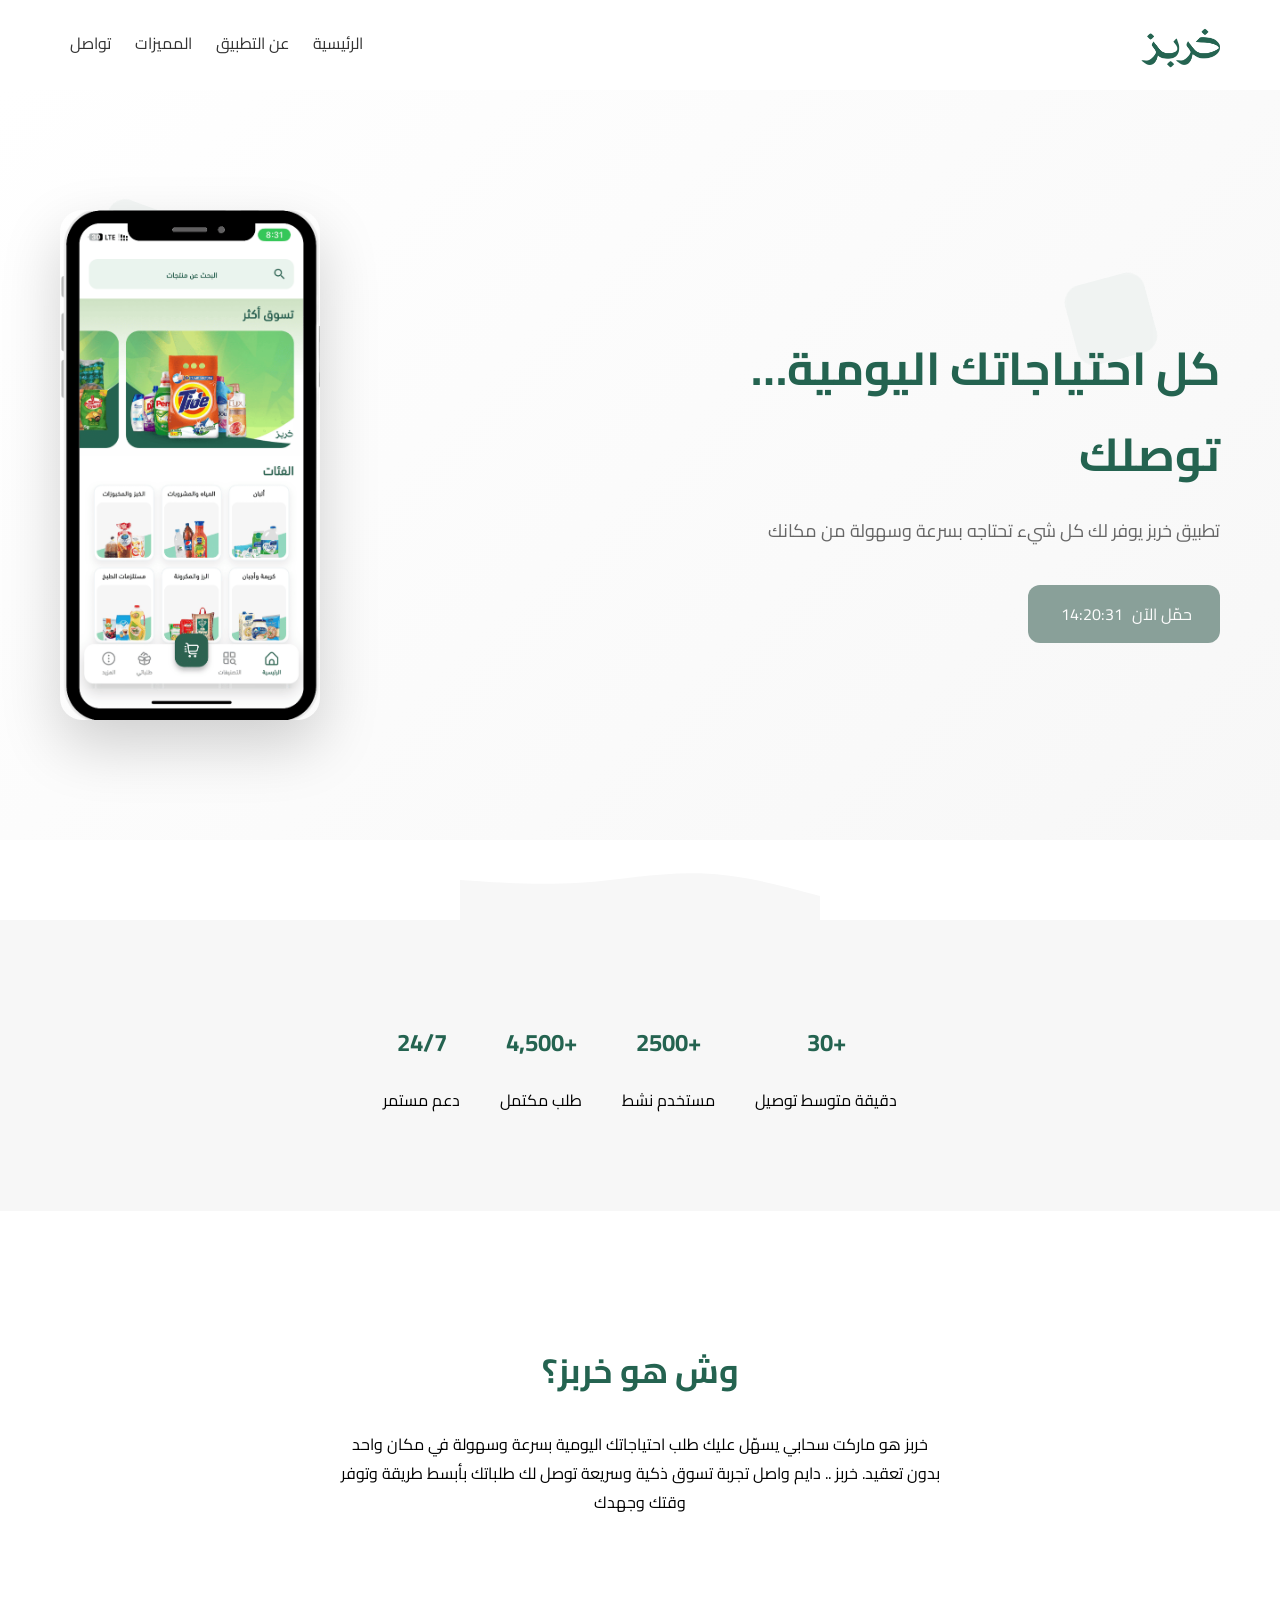
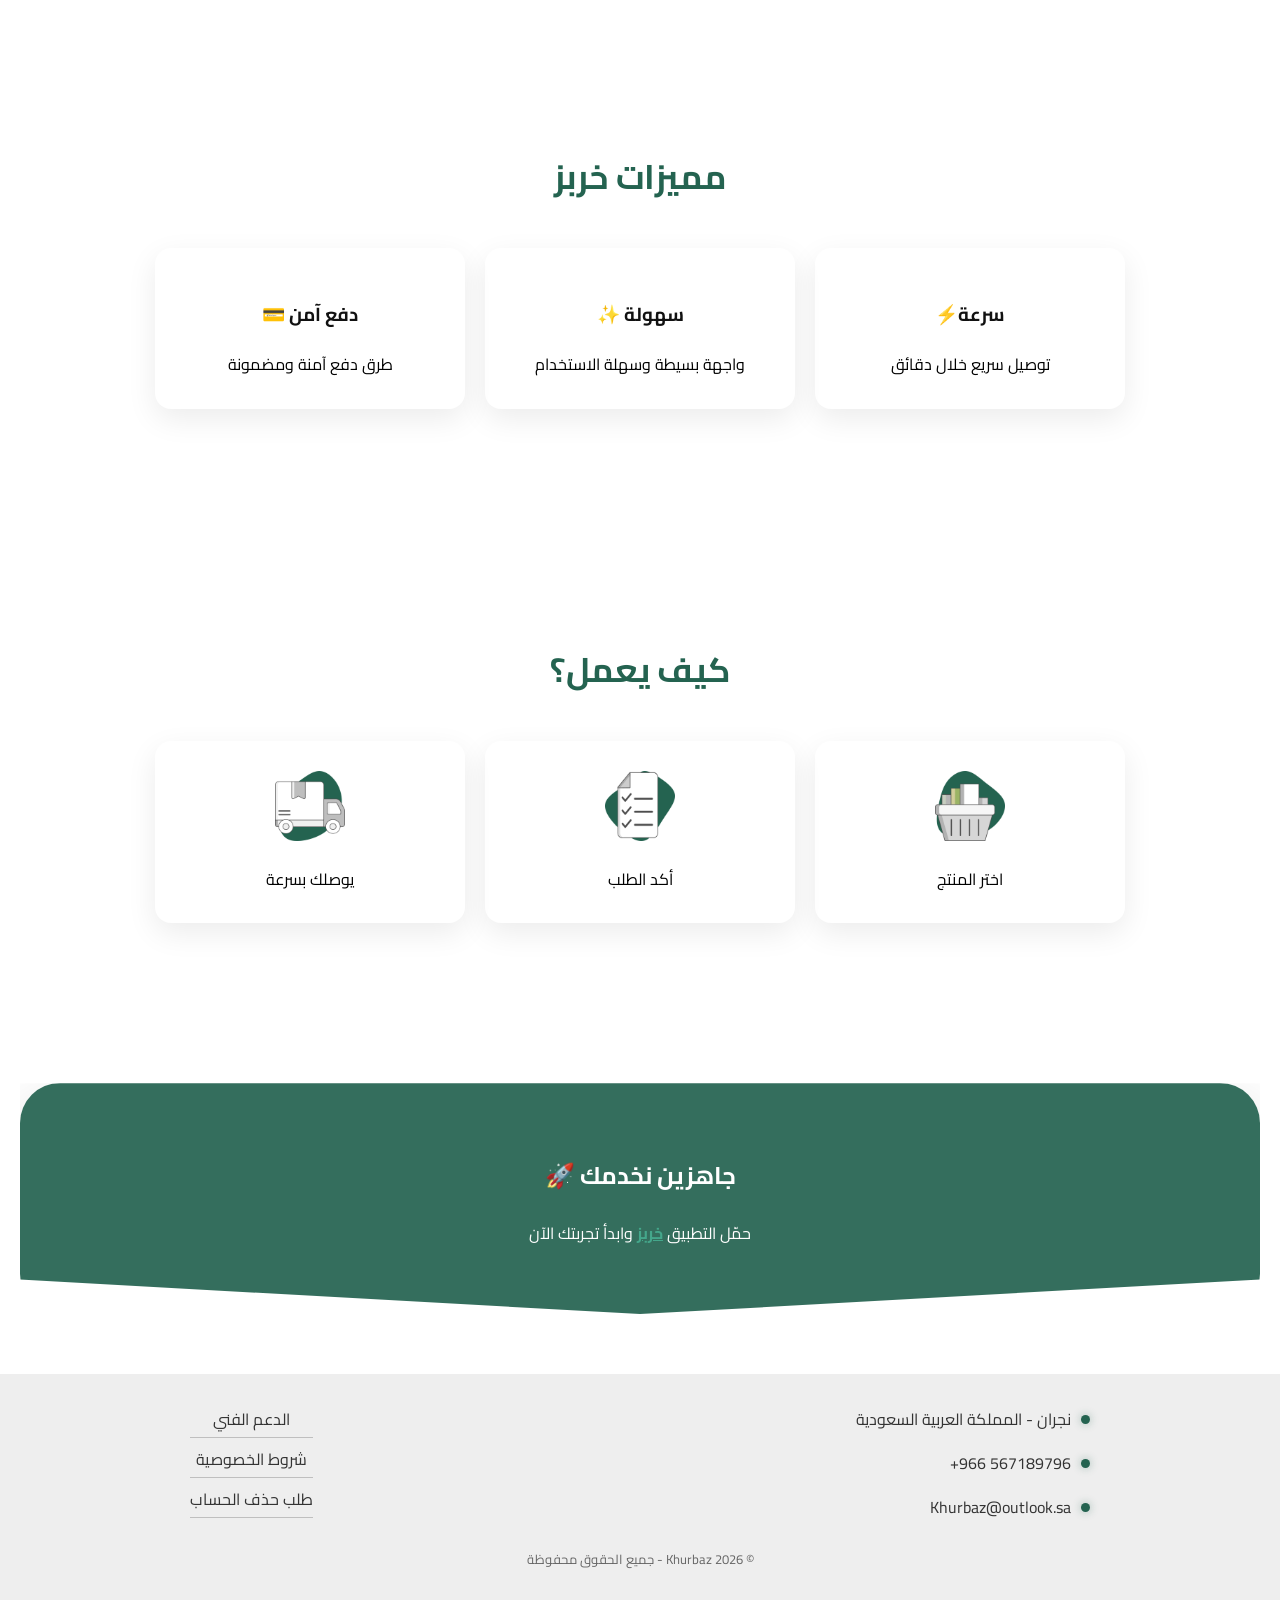
==== commit bead5cc9: "Add files via upload" ====
--- a/index.html
+++ b/index.html
@@ -246,7 +246,7 @@
   if (currentTime >= openTime) {
 
     btn.classList.remove("disabled");
-    btn.href = "https://opdy.io/khurbas";
+    btn.href = "https://opdy.io/Khurbas";
 
     timer.innerHTML = "✔";
 
@@ -294,7 +294,7 @@
 
 <script>
 
-let ctaSeconds = 7200;
+let ctaSeconds = 5;
 
 const ctaBtn = document.getElementById("ctaBtn");
 
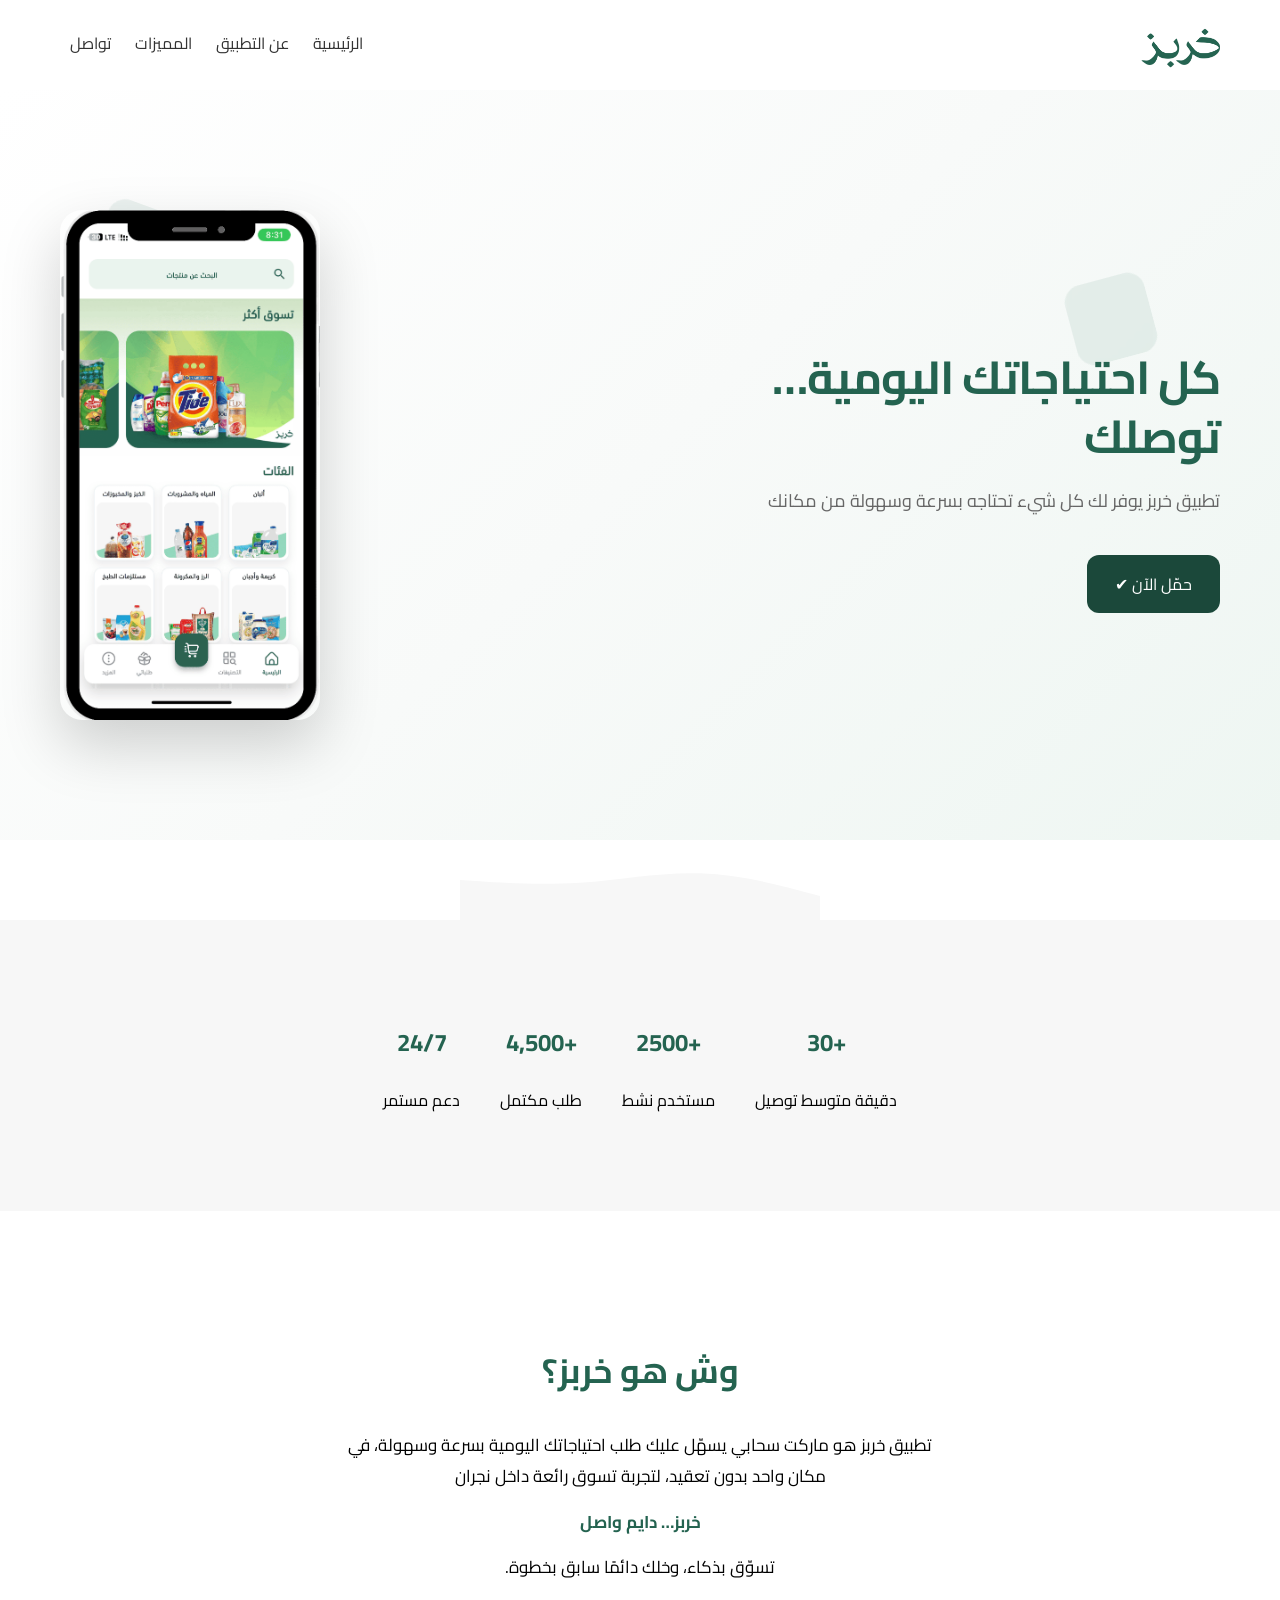
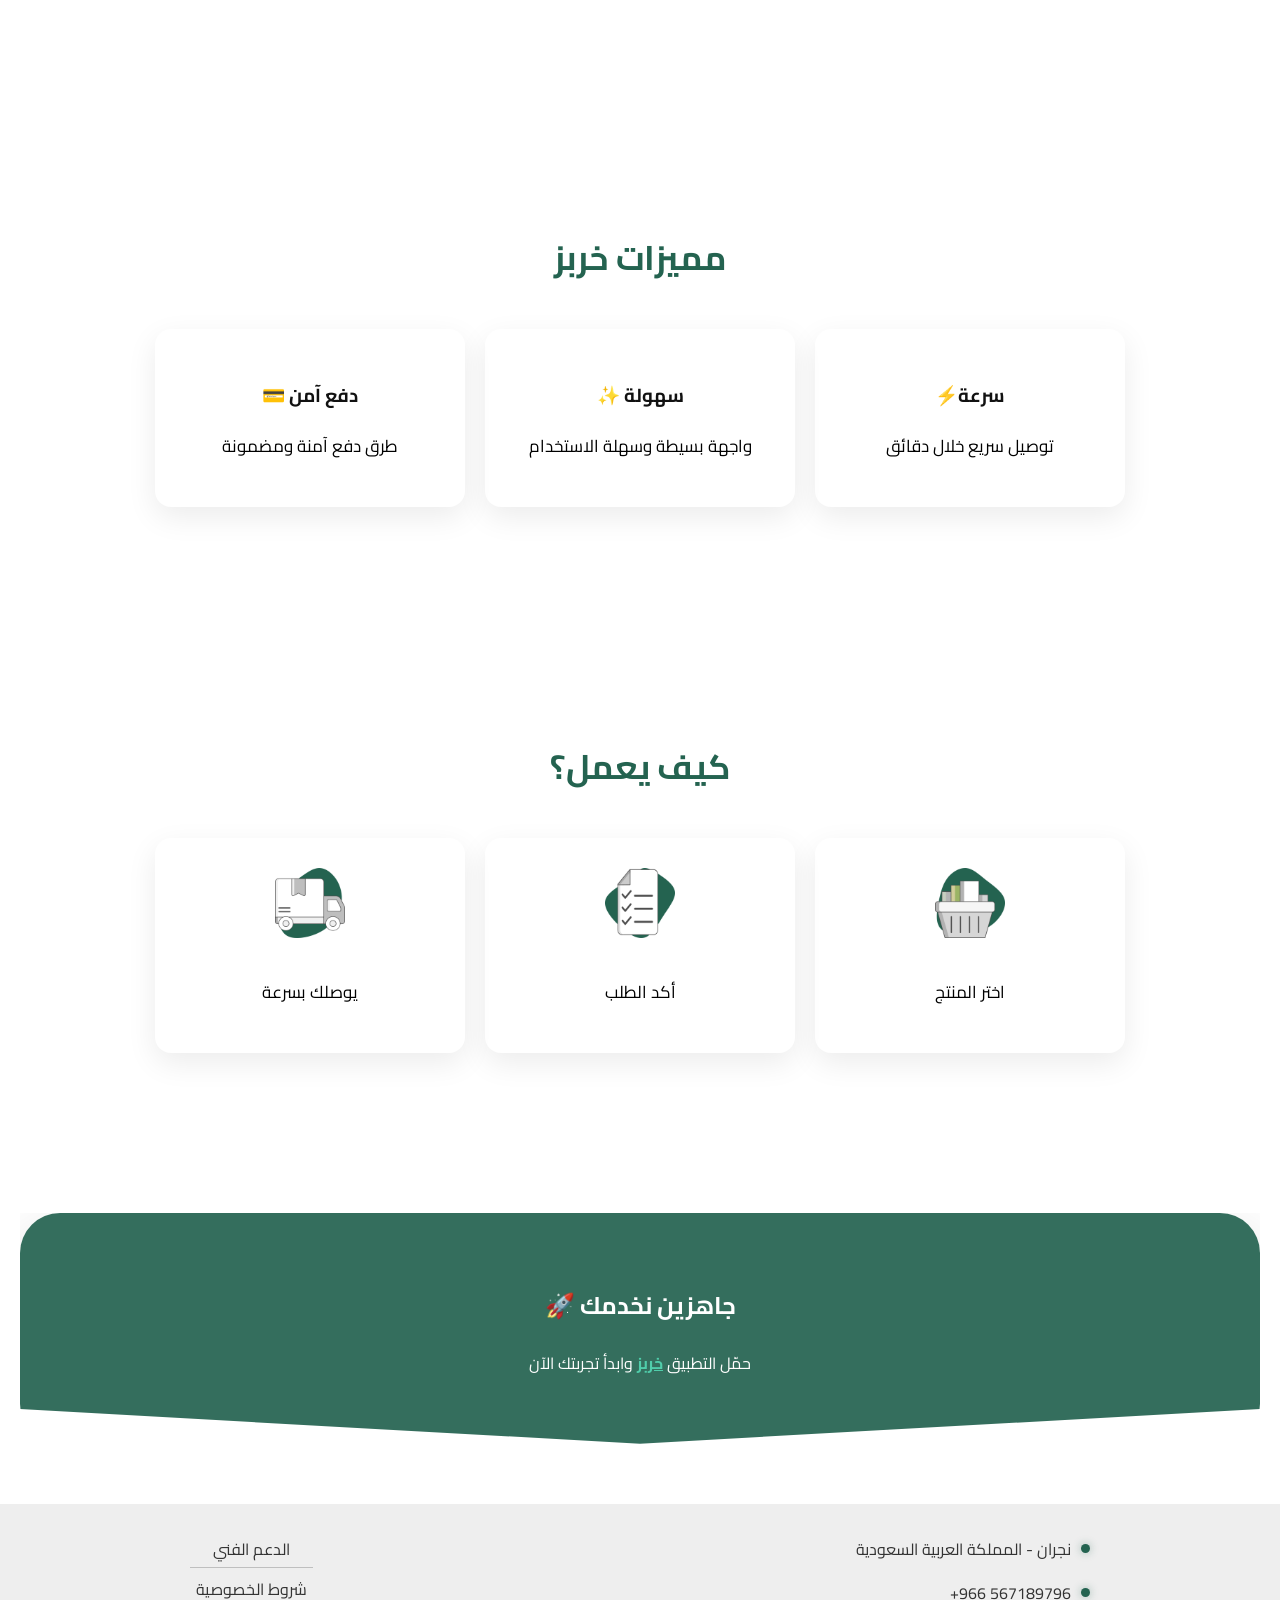
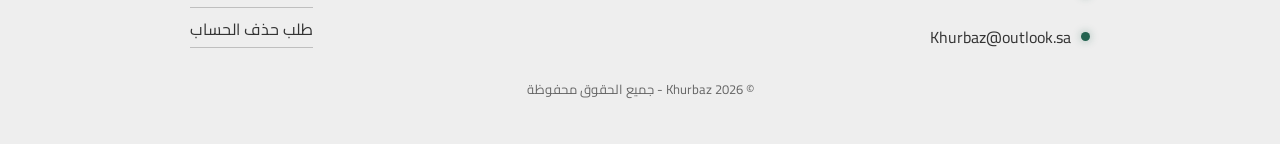
==== commit 330d41c4: "Add files via upload" ====
--- a/index.html
+++ b/index.html
@@ -1,319 +1,208 @@
-
-<!DOCTYPE html>
-<html lang="ar" dir="rtl">
-<head>
-<meta charset="UTF-8">
-<meta name="viewport" content="width=device-width, initial-scale=1.0">
-<title>خربز | Khurbaz</title>
-
-<!-- Favicons -->
-
-<link rel="icon" type="image/png" sizes="32x32" href="labtop.png">
-<link rel="icon" type="image/png" sizes="192x192" href="android.png">
-<link rel="apple-touch-icon" sizes="180x180" href="iphone.png">
-<link href="https://fonts.googleapis.com/css2?family=Cairo:wght@300;400;600;700&display=swap" rel="stylesheet">
-<link rel="stylesheet" href="style.css">
-</head>
-
-<body>
-
-<!-- NAV -->
-<nav>
-  <div class="logo">
-  <img src="logo.png" alt="خربز">
-</div>
-  <div class="nav-links">
-    <a href="#hero">الرئيسية</a>
-    <a href="#section">عن التطبيق</a>
-    <a href="#section2">المميزات</a>
-    <a href="#cta">تواصل</a>
-  </div>
-</nav>
-
-<!-- HERO -->
-<section class="hero" id="hero">
-
-   <div class="bubbles">
-  <span></span>
-  <span></span>
-  <span></span>
-</div>
-
-  <div class="hero-text">
-    <h1>كل احتياجاتك اليومية… توصلك</h1>
-    <p>تطبيق خربز يوفر لك كل شيء تحتاجه بسرعة وسهولة من مكانك</p>
-    <a id="downloadBtn" class="btn disabled" href="https://opdy.io/Khurbas"> 
-  حمّل الآن
-  <span id="timer"></span>
-</a>
-  </div>
-
-  <div class="phone">
-    <img src="screen.png" alt="app screen">
-  </div>
-
-</section>
-
-<!-- WAVE -->
-<div class="wave-divider">
-  <svg viewBox="0 0 1440 320">
-    <path fill="#f7f7f7"
-      d="M0,160L80,165.3C160,171,320,181,480,170.7C640,160,800,128,960,133.3C1120,139,1280,181,1360,202.7L1440,224V320H0Z">
-    </path>
-  </svg>
-</div>
-
-<!-- STATS -->
-<section class="stats">
-  <div class="stat"><h2>+30</h2><p>دقيقة متوسط توصيل</p></div>
-  <div class="stat"><h2>+2500</h2><p>مستخدم نشط</p></div>
-  <div class="stat"><h2>+4,500</h2><p>طلب مكتمل</p></div>
-  <div class="stat"><h2>24/7</h2><p>دعم مستمر</p></div>
-</section>
-
-<!-- ABOUT -->
-<section class="section" id="section">
-  <h2>وش هو خربز؟</h2>
-  <p>خربز هو ماركت سحابي يسهّل عليك طلب احتياجاتك اليومية بسرعة وسهولة في مكان واحد بدون تعقيد.
-خربز .. دايم واصل
-تجربة تسوق ذكية وسريعة توصل لك طلباتك بأبسط طريقة وتوفر وقتك وجهدك</p>
-</section>
-
-<!-- FEATURES -->
-<section class="section" id="section2">
-  <h2>مميزات خربز</h2>
-
-  <div class="features">
-    <div class="card"><h3>سرعة⚡</h3><p>توصيل سريع خلال دقائق</p></div>
-    <div class="card"><h3>سهولة ✨</h3><p>واجهة بسيطة وسهلة الاستخدام</p></div>
-    <div class="card"><h3>دفع آمن 💳</h3><p>طرق دفع آمنة ومضمونة</p></div>
-  </div>
-</section>
-
-<!-- HOW -->
-<section class="section">
-  <h2>كيف يعمل؟</h2>
-
-  <div class="features">
-
-    <div class="card"><div class="step-icon">
-  <img src="11.png" alt="">
-</div><p>اختر المنتج</p></div>
-
-    <div class="card"><div class="step-icon">
-  <img src="22.png" alt="">
-</div><p>أكد الطلب</p></div>
-
-    <div class="card"><div class="step-icon">
-  <img src="33.png" alt="">
-</div><p>يوصلك بسرعة</p></div>
-  
-</div>
-</section>
-
-<!-- CTA -->
-
-<section class="cta" id="cta">
-
-  <h2>جاهزين نخدمك 🚀</h2>
-
-  <p>
-    حمّل التطبيق
-
-  <a
-  id="ctaBtn"
-  class="cat1 disabled"
-  href="https://opdy.io/Khurbas"> خربز</a> وابدأ تجربتك الآن</p>
-
-</section>
-
-<!-- FOOTER-->
-
-<footer>
-
-  <div class="footer-grid">
-
-    <!-- معلومات التواصل -->
-    <div class="footer-contact">
-
-      <div class="item">
-        <span class="shape"></span>
-        <span>نجران - المملكة العربية السعودية</span>
-      </div>
-
-      <div class="item">
-        <span class="shape"></span>
-        <a href="tel:+966567189796">567189796 966+</a>
-      </div>
-
-      <div class="item">
-        <span class="shape"></span>
-        <a href="mailto:khurbaz@outlook.sa">Khurbaz@outlook.sa</a>
-      </div>
-
-    </div>
-
-    <!-- الروابط -->
-    <div class="footer-links">
-
-      <a href="https://moonastore.cloud/support.html">الدعم الفني</a>
-      <a href="https://moonastore.cloud/privacy-policy.html">شروط الخصوصية</a>
-      <a href="https://moonastore.cloud/delete-account.html">طلب حذف الحساب</a>
-
-    </div>
-
-  </div>
-
-  <p class="copy">© 2026 Khurbaz - جميع الحقوق محفوظة</p>
-
-</footer>
-
-<!-- Code injected by live-server -->
-<script>
-	// <![CDATA[  <-- For SVG support
-	if ('WebSocket' in window) {
-		(function () {
-			function refreshCSS() {
-				var sheets = [].slice.call(document.getElementsByTagName("link"));
-				var head = document.getElementsByTagName("head")[0];
-				for (var i = 0; i < sheets.length; ++i) {
-					var elem = sheets[i];
-					var parent = elem.parentElement || head;
-					parent.removeChild(elem);
-					var rel = elem.rel;
-					if (elem.href && typeof rel != "string" || rel.length == 0 || rel.toLowerCase() == "stylesheet") {
-						var url = elem.href.replace(/(&|\?)_cacheOverride=\d+/, '');
-						elem.href = url + (url.indexOf('?') >= 0 ? '&' : '?') + '_cacheOverride=' + (new Date().valueOf());
-					}
-					parent.appendChild(elem);
-				}
-			}
-			var protocol = window.location.protocol === 'http:' ? 'ws://' : 'wss://';
-			var address = protocol + window.location.host + window.location.pathname + '/ws';
-			var socket = new WebSocket(address);
-			socket.onmessage = function (msg) {
-				if (msg.data == 'reload') window.location.reload();
-				else if (msg.data == 'refreshcss') refreshCSS();
-			};
-			if (sessionStorage && !sessionStorage.getItem('IsThisFirstTime_Log_From_LiveServer')) {
-				console.log('Live reload enabled.');
-				sessionStorage.setItem('IsThisFirstTime_Log_From_LiveServer', true);
-			}
-		})();
-	}
-	else {
-		console.error('Upgrade your browser. This Browser is NOT supported WebSocket for Live-Reloading.');
-	}
-	// ]]>
-</script>
-
-<script>
-
-const btn = document.getElementById("downloadBtn");
-const timer = document.getElementById("timer");
-
-// وقت فتح الزر (السعودية)
-const openHour = 21;
-const openMinute = 0;
-
-function updateSaudiTimer() {
-
-  const now = new Date();
-
-  // توقيت السعودية
-  const saudiNow = new Date(
-    now.toLocaleString("en-US", {
-      timeZone: "Asia/Riyadh"
-    })
-  );
-
-  const currentHours = saudiNow.getHours();
-  const currentMinutes = saudiNow.getMinutes();
-  const currentSeconds = saudiNow.getSeconds();
-
-  // الوقت الحالي بالثواني
-  const currentTime =
-    currentHours * 3600 +
-    currentMinutes * 60 +
-    currentSeconds;
-
-  // وقت الفتح بالثواني
-  const openTime =
-    openHour * 3600 +
-    openMinute * 60;
-
-  // إذا فتح
-  if (currentTime >= openTime) {
-
-    btn.classList.remove("disabled");
-    btn.href = "https://opdy.io/Khurbas";
-
-    timer.innerHTML = "✔";
-
-  } else {
-
-    btn.classList.add("disabled");
-    btn.href = "#";
-
-    const remaining = openTime - currentTime;
-
-    const hrs = Math.floor(remaining / 3600);
-    const mins = Math.floor((remaining % 3600) / 60);
-    const secs = remaining % 60;
-
-    timer.innerHTML =
-      `${String(hrs).padStart(2, '0')}:` +
-      `${String(mins).padStart(2, '0')}:` +
-      `${String(secs).padStart(2, '0')}`;
-  }
-}
-
-updateSaudiTimer();
-
-setInterval(updateSaudiTimer, 1000);
-
-</script>
-
-<script>
-
-window.addEventListener("scroll", function () {
-
-  const nav = document.querySelector("nav");
-
-  if (window.scrollY > 50) {
-    nav.classList.add("scrolled");
-  } else {
-    nav.classList.remove("scrolled");
-  }
-
-});
-
-</script>
-
-<!-- عداد كلمة خربز بالاسفل-->
-
-<script>
-
-let ctaSeconds = 5;
-
-const ctaBtn = document.getElementById("ctaBtn");
-
-ctaBtn.classList.add("disabled");
-
-const ctaInterval = setInterval(() => {
-
-  ctaSeconds--;
-
-  if (ctaSeconds < 0) {
-
-    clearInterval(ctaInterval);
-
-    ctaBtn.classList.remove("disabled");
-  }
-
-}, 1000);
-
-</script>
-
-</body>
+
+<!DOCTYPE html>
+<html lang="ar" dir="rtl">
+<head>
+<meta charset="UTF-8">
+<meta name="viewport" content="width=device-width, initial-scale=1.0">
+<title>خربز | توصيل طلبات وماركت سحابي في نجران</title>
+
+<!-- Favicons -->
+
+<link rel="icon" type="image/png" sizes="32x32" href="labtop.png">
+<link rel="icon" type="image/png" sizes="192x192" href="android.png">
+<link rel="apple-touch-icon" sizes="180x180" href="iphone.png">
+<link href="https://fonts.googleapis.com/css2?family=Cairo:wght@300;400;600;700&display=swap" rel="stylesheet">
+<link rel="stylesheet" href="style.css">
+<meta name="theme-color" content="#1e7f63">
+<meta name="description" content="خربز تطبيق توصيل وماركت سحابي في نجران يوفر طلباتك اليومية بسرعة وسهولة مع تجربة تسوق ذكية وسريعة">
+
+<!--Open Graph-->
+<meta property="og:title" content="خربز | Khurbaz">
+<meta property="og:description" content="ماركت سحابي يوفر احتياجاتك اليومية بسرعة وسهولة">
+<meta property="og:image" content="https://khurbaz.com/logo.png">
+<meta property="og:type" content="website">
+
+</head>
+
+<body>
+
+<!-- NAV -->
+<nav>
+  <div class="logo">
+  <img src="logo.png" alt="خربز">
+</div>
+  <div class="nav-links">
+    <a href="#hero">الرئيسية</a>
+    <a href="#section">عن التطبيق</a>
+    <a href="#section2">المميزات</a>
+    <a href="#cta">تواصل</a>
+  </div>
+</nav>
+
+<!-- HERO -->
+<header class="hero" id="hero">
+
+   <div class="bubbles">
+  <span></span>
+  <span></span>
+  <span></span>
+</div>
+
+  <div class="hero-text">
+    <h1>كل احتياجاتك اليومية… توصلك</h1>
+    <p>تطبيق خربز يوفر لك كل شيء تحتاجه بسرعة وسهولة من مكانك</p>
+    <a class="btn" href="https://opdy.io/Khurbas">
+  حمّل الآن ✔
+</a>
+  </div>
+
+  <div class="phone">
+    <img src="screen.png" alt="app screen">
+  </div>
+
+</header>
+
+<!-- WAVE -->
+<div class="wave-divider">
+  <svg viewBox="0 0 1440 320">
+    <path fill="#f7f7f7"
+      d="M0,160L80,165.3C160,171,320,181,480,170.7C640,160,800,128,960,133.3C1120,139,1280,181,1360,202.7L1440,224V320H0Z">
+    </path>
+  </svg>
+</div>
+
+<!-- STATS -->
+ <main>
+
+<section class="stats">
+  <div class="stat"><h2>+30</h2><p>دقيقة متوسط توصيل</p></div>
+  <div class="stat"><h2>+2500</h2><p>مستخدم نشط</p></div>
+  <div class="stat"><h2>+4,500</h2><p>طلب مكتمل</p></div>
+  <div class="stat"><h2>24/7</h2><p>دعم مستمر</p></div>
+</section>
+
+<!-- ABOUT -->
+<section class="section" id="section">
+  <h2>وش هو خربز؟</h2>
+
+  <p class="desc">
+    تطبيق خربز هو ماركت سحابي يسهّل عليك طلب احتياجاتك اليومية بسرعة وسهولة،
+    في مكان واحد بدون تعقيد، لتجربة تسوق رائعة داخل نجران
+  </p>
+
+  <p class="slogan">
+    <strong>خربز… دايم واصل</strong>
+  </p>
+
+  <p class="tagline">
+   تسوّق بذكاء، وخلك دائمًا سابق بخطوة.
+  </p>
+</section>
+
+<!-- FEATURES -->
+<section class="section" id="section2">
+  <h2>مميزات خربز</h2>
+
+  <div class="features">
+    <div class="card"><h3>سرعة⚡</h3><p>توصيل سريع خلال دقائق</p></div>
+    <div class="card"><h3>سهولة ✨</h3><p>واجهة بسيطة وسهلة الاستخدام</p></div>
+    <div class="card"><h3>دفع آمن 💳</h3><p>طرق دفع آمنة ومضمونة</p></div>
+  </div>
+</section>
+
+<!-- HOW -->
+<section class="section">
+  <h2>كيف يعمل؟</h2>
+
+  <div class="features">
+
+    <div class="card"><div class="step-icon">
+  <img src="11.png" alt="اختيار المنتج">
+</div><p>اختر المنتج</p></div>
+
+    <div class="card"><div class="step-icon">
+  <img src="22.png" alt="تأكيد الطلب">
+</div><p>أكد الطلب</p></div>
+
+    <div class="card"><div class="step-icon">
+  <img src="33.png" alt="توصيل سريع">
+</div><p>يوصلك بسرعة</p></div>
+  
+</div>
+</section>
+
+<!-- CTA -->
+
+<section class="cta" id="cta">
+
+  <h2>جاهزين نخدمك 🚀</h2>
+
+  <p>
+    حمّل التطبيق
+
+  <a
+  class="cat1"
+  href="https://opdy.io/Khurbas"> خربز</a> وابدأ تجربتك الآن</p>
+
+</section>
+ </main>
+
+<!-- FOOTER-->
+
+<footer>
+
+  <div class="footer-grid">
+
+    <!-- معلومات التواصل -->
+    <div class="footer-contact">
+
+      <div class="item">
+        <span class="shape"></span>
+        <span>نجران - المملكة العربية السعودية</span>
+      </div>
+
+      <div class="item">
+        <span class="shape"></span>
+        <a href="tel:+966567189796">567189796 966+</a>
+      </div>
+
+      <div class="item">
+        <span class="shape"></span>
+        <a href="mailto:khurbaz@outlook.sa">Khurbaz@outlook.sa</a>
+      </div>
+
+    </div>
+
+    <!-- الروابط -->
+    <div class="footer-links">
+
+      <a href="https://moonastore.cloud/support.html">الدعم الفني</a>
+      <a href="https://moonastore.cloud/privacy-policy.html">شروط الخصوصية</a>
+      <a href="https://moonastore.cloud/delete-account.html">طلب حذف الحساب</a>
+
+    </div>
+
+  </div>
+
+  <p class="copy">© 2026 Khurbaz - جميع الحقوق محفوظة</p>
+
+</footer>
+
+<script>
+
+window.addEventListener("scroll", function () {
+
+  const nav = document.querySelector("nav");
+
+  if (window.scrollY > 50) {
+    nav.classList.add("scrolled");
+  } else {
+    nav.classList.remove("scrolled");
+  }
+
+});
+
+</script>
+
+</body>
 </html>
--- a/style.css
+++ b/style.css
@@ -1,3 +1,7 @@
+html {
+  scroll-behavior: smooth;
+}
+
 body {
   margin: 0;
   font-family: 'Cairo', sans-serif;
@@ -66,7 +70,7 @@
   padding-top: 160px;
   padding: 120px 60px;
   gap: 80px;
-  background: linear-gradient(135deg, #fff, #f7f7f7);
+  background: linear-gradient(135deg, #ffffff 0%, #f8faf9 50%, #eef6f2 100%);
   position: relative;
 overflow: hidden;
 }
@@ -80,11 +84,11 @@
 /* الشكل */
 .bubbles span {
   position: absolute;
-  background: #2463500b;
+  background: #24635014;
   border: 1px solid #24635000;
   backdrop-filter: blur(5px);
   border-radius: 18px;
-  animation: floatShape 8s ease-in-out infinite;
+  animation: floatShape 5s ease-in-out infinite;
 }
 
 /* شكل 1 */
@@ -144,6 +148,8 @@
 }
 
 .hero h1 {
+  line-height: 1.3;
+  letter-spacing: -1px;
   font-size: 46px;
   margin-bottom: 15px;
   color: #246350;
@@ -164,14 +170,19 @@
   border-radius: 12px;
   font-size: 16px;
   cursor: pointer;
-  transition: 0.3s;
+  transition:
+  background 0.3s ease,
+  transform 0.25s ease,
+  box-shadow 0.3s ease;
   display: inline-block;
   margin-top: 20px;
   text-decoration: none;
 }
 
 .btn:hover{
-    background-color: #1f5645;
+  background-color: #1f5645;
+  transform: translateY(-3px);
+  box-shadow: 0 10px 25px rgba(31,86,69,0.25);
 }
 
 .btn.disabled {
@@ -200,6 +211,7 @@
   box-shadow: 0 25px 60px rgba(0,0,0,0.18);
   display: block;
   margin: 0 auto;
+  transition: transform 0.4s ease;
 }
 
 .phone img:hover {
@@ -239,6 +251,8 @@
 .section {
   padding: 100px 20px;
   text-align: center;
+  position: relative;
+  z-index: 2;
 }
 
 .section h2 {
@@ -248,9 +262,14 @@
 
 .section p {
   max-width: 600px;
-  margin: auto;
+  margin: 15px auto;
   color: #000;
   line-height: 1.8;
+  font-size: 17px;
+}
+
+.section p strong {
+  color: #246350;
 }
 
 /* FEATURES */
@@ -273,6 +292,7 @@
 
 .card:hover {
   transform: translateY(-10px);
+  box-shadow: 0 20px 40px rgba(0,0,0,0.12);
 }
 
 /* CTA */
@@ -322,12 +342,9 @@
   display: flex;
   justify-content: space-between;
   align-items: flex-start;
-
   flex-wrap: wrap;
-
   max-width: 900px;
   margin: auto;
-
   gap: 30px;
 }
 
@@ -365,14 +382,11 @@
 .footer-links a:nth-child(2)::after,
 .footer-links a:nth-child(3)::after {
   content: "";
-
   position: absolute;
   bottom: -4px;
   right: 0;
-
   width: 100%;
   height: 1px;
-
   background: #919191;
   opacity: 0.5;
 }
